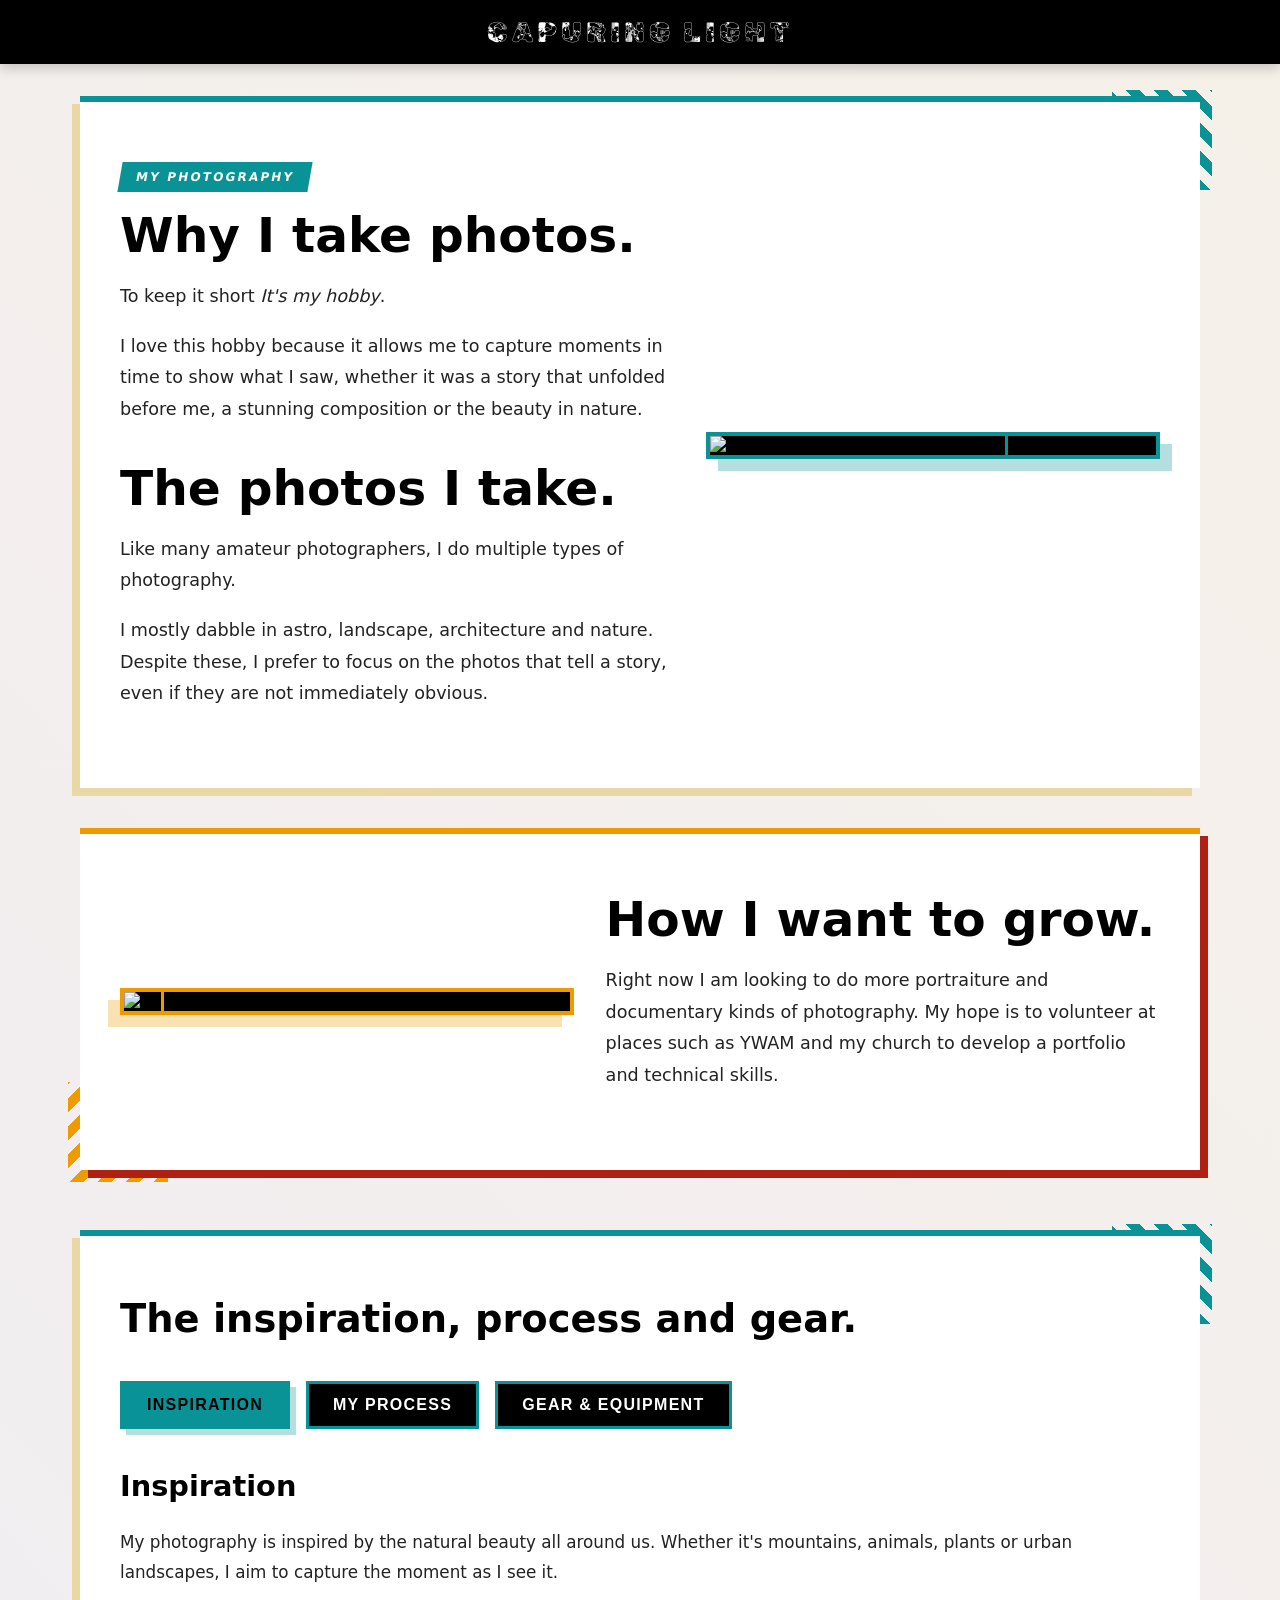
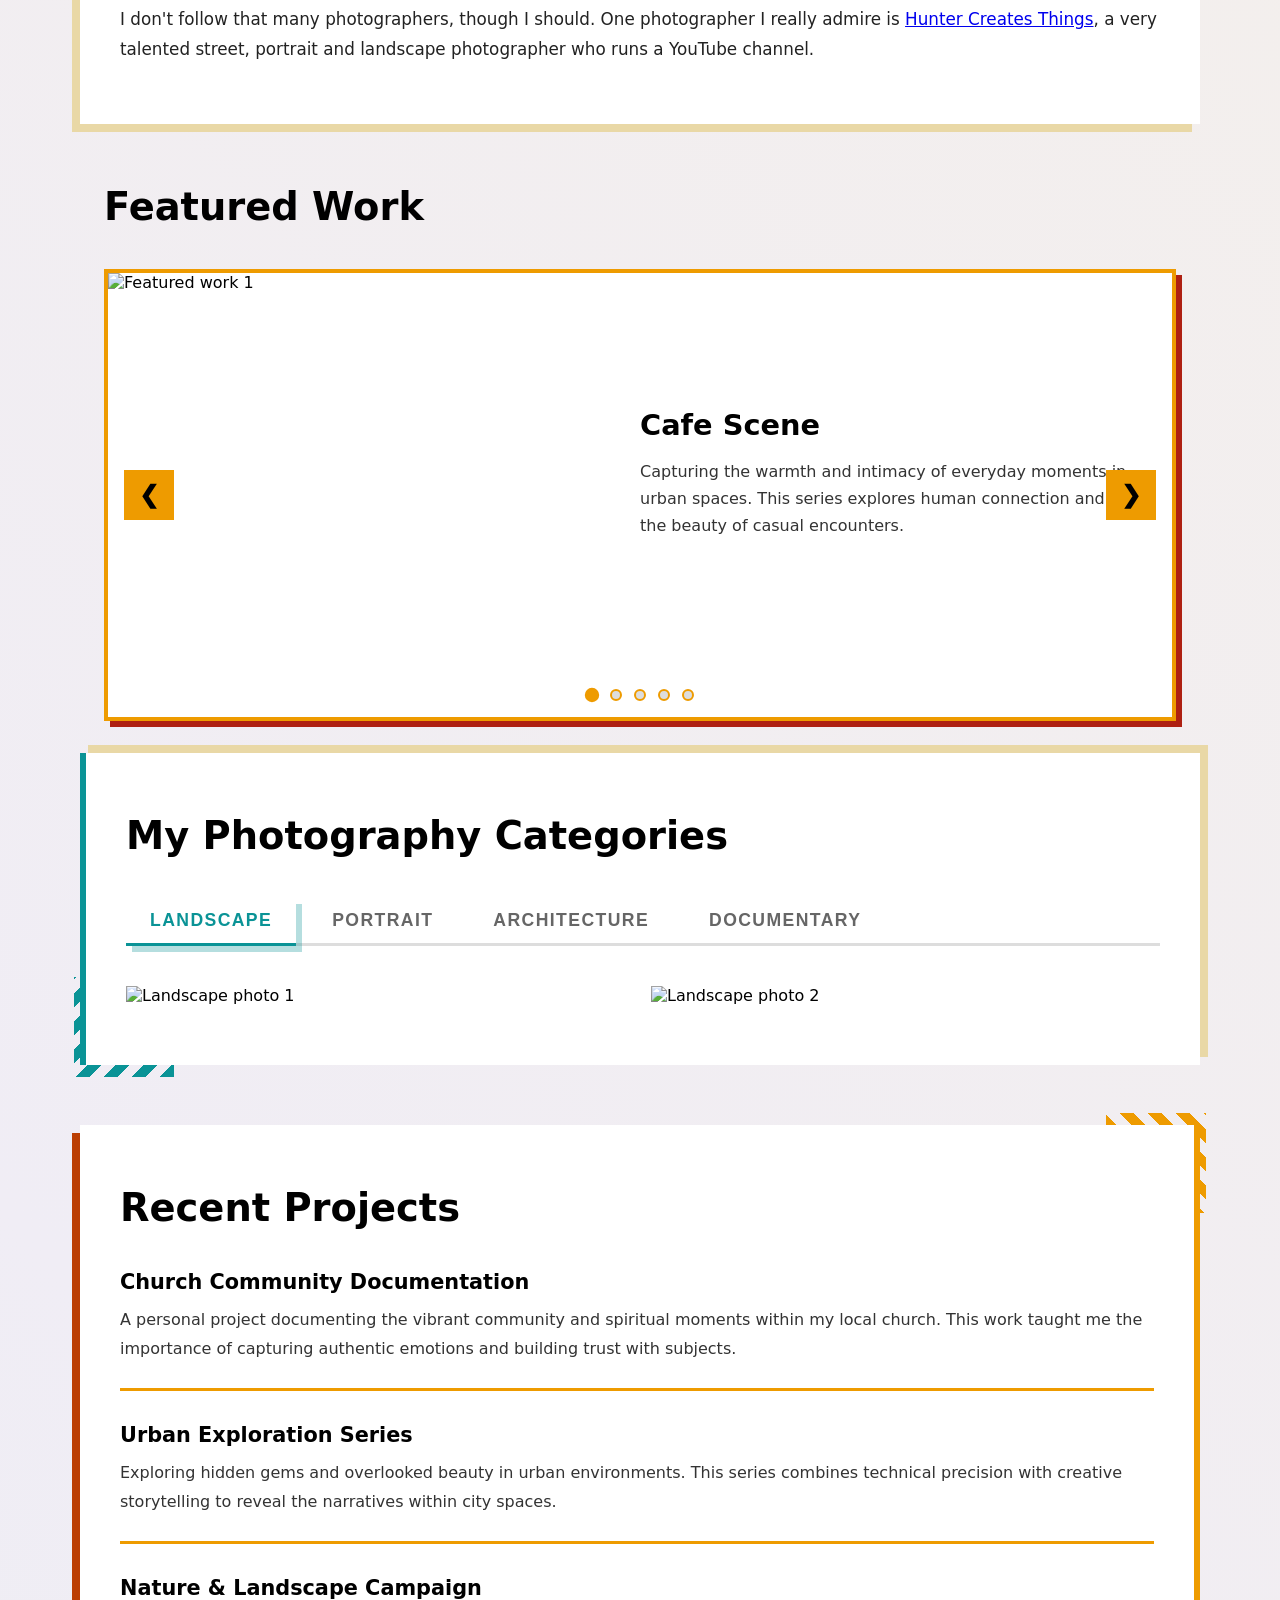
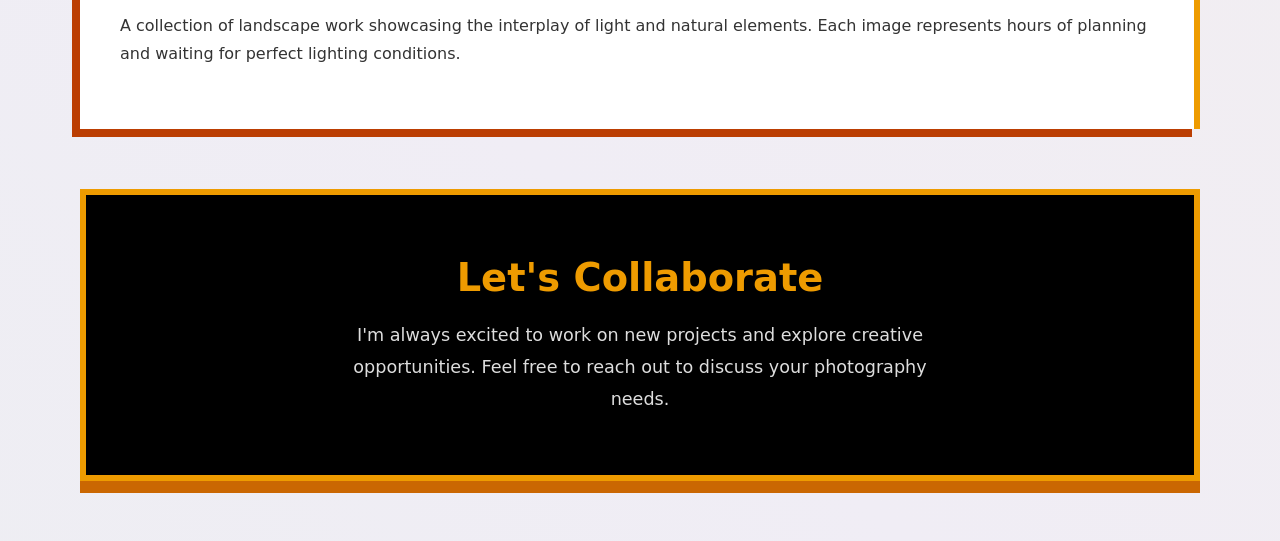
==== index.html @ 80bdded8 "Add files via upload" ====
<!DOCTYPE html>
<html lang="en">
<head>
  <meta charset="UTF-8">
  <meta name="viewport" content="width=device-width, initial-scale=1.0">
  <title>My Portfolio</title>
  <link rel="preconnect" href="https://fonts.googleapis.com">
  <link rel="preconnect" href="https://fonts.gstatic.com" crossorigin>
  <link href="https://fonts.googleapis.com/css2?family=Rubik+Glitch+Pop:wght@400;700&display=swap" rel="stylesheet">
  <link rel="stylesheet" href="style.css">
</head>
<body>
  <div id="header-container"></div>

  <main class="page-content">
    <section class="content-split">
      <div class="text-block">
        <span class="eyebrow">My photography</span>
        <h1>Why I take photos.</h1>
        <p>To keep it short <i>It's my hobby</i>.</p>
        <p>I love this hobby because it allows me to capture moments in time to show what I saw,
           whether it was a story that unfolded before me, a stunning composition or the beauty in nature.</p> <br>
        <h1>The photos I take.</h1>
        <p>Like many amateur photographers, I do multiple types of photography.</p>
        <p>I mostly dabble in astro, landscape, architecture and nature. Despite these, I prefer to focus on the photos that tell a story, even if they are not immediately obvious.</p>
      </div>

      <div class="image-block">
        <div class="image-card">
          <img src="Assets/Photos/index/cafe.jpg" alt="Cafe scene">
          <div class="image-overlay">Good times</div>
        </div>
      </div>
    </section>

    <section class="content-split content-split-reverse">
      <div class="image-block">
        <div class="image-card">
          <img src="Assets/Photos/index/person 1.JPG" alt="Growth image">
          <div class="image-overlay">Remembering the past for the future</div>
        </div>
      </div>
      <div class="text-block">
        <h1>How I want to grow.</h1>
        <p>Right now I am looking to do more portraiture and documentary kinds of photography. My hope is to volunteer at places such as YWAM and my church to develop a portfolio and technical skills.</p>
      </div>
    </section>

    <section class="tabs-section">
      <h1>The inspiration, process and gear.</h1>
      <div class="tabs-container">
        <button class="tab-button active" data-tab="inspiration">Inspiration</button>
        <button class="tab-button" data-tab="process">My Process</button>
        <button class="tab-button" data-tab="gear">Gear & Equipment</button>
      </div>

      <div class="tabs-content">
        <div id="inspiration" class="tab-content active">
          <h2>Inspiration</h2>
          <p>My photography is inspired by the natural beauty all around us. Whether it's mountains, animals, plants or urban landscapes, I aim to capture the moment as I see it.</p>
          <p>I don't follow that many photographers, though I should. One photographer I really admire is <a href="https://linktr.ee/huntercreatesthings">Hunter Creates Things</a>, a very talented street, portrait and landscape photographer who runs a YouTube channel.</p>
          
        </div>

        <div id="process" class="tab-content">
          <h2>My Process</h2>
          <p>I almost exclusively shoot in RAW format where I have the maximum flexibility in editing. I of course try to get the photo right the first time but editing allows me to really dial in the photo.</p>
          <p>When shooting, I try to take just 5 seconds to look around and compose the shot based on lighting and composition. Those 5 seconds can go a long way in changing how the photo turns out.</p>
          <p>Most of the time I shoot in manual, but lately I have been shooting in aperture and shutter priority mode. After 3 years, I finally learned about the exposure compensation feature on my camera.</p>
        </div>

        <div id="gear" class="tab-content">
          <h2>Gear & Equipment</h2>
          <p>Almost all of the gear I use is actually my dad's, which I have unintentionally taken over. I used to use a Nikon D610 that was an excellent camera but had problems with the mirror sticking. That D610 has been replaced with a new Z5 II with lightning-fast autofocus. <br>
          I use the same lens from the D610 with the new Z5 II with an adapter. I have been surprised by how many different kinds of photography I can do with a 24-85mm and a 70-200mm lens. The 200mm has particularly impressed me with deep space photos of nebulas.</p>
          <p>Despite the good gear I have access to, I believe knowing your camera and regular practice of photography are much more important than having new equipment. An older camera like the D610 can go far beyond my abilities.</p>
          <p>Other equipment includes a nice travel Manfrotto tripod and a 3D-printed extension tube for some of my macro shots, this gear has gotten me really far proving gear is not what makes you good.</p>
        </div>
      </div>
    </section>

    <section class="showcase-section">
      <h1>Featured Work</h1>
      <div class="gallery-carousel">
        <div class="carousel-container">
          <div class="carousel-track">
            <div class="carousel-slide active">
              <div class="carousel-image">
                <img src="Assets/Photos/index/cafe.jpg" alt="Featured work 1">
              </div>
              <div class="carousel-info">
                <h3>Cafe Scene</h3>
                <p>Capturing the warmth and intimacy of everyday moments in urban spaces. This series explores human connection and the beauty of casual encounters.</p>
              </div>
            </div>
            <div class="carousel-slide">
              <div class="carousel-image">
                <img src="Assets/Photos/index/person 1.JPG" alt="Featured work 2">
              </div>
              <div class="carousel-info">
                <h3>Portrait Work</h3>
                <p>Telling stories through human emotion and authentic connection. Each portrait captures a unique moment and personality.</p>
              </div>
            </div>
            <div class="carousel-slide">
              <div class="carousel-image">
                <img src="Assets/Photos/index/cafe.jpg" alt="Featured work 3">
              </div>
              <div class="carousel-info">
                <h3>Architecture</h3>
                <p>Exploring lines, patterns, and the built environment around us. Finding beauty in structural design and urban landscapes.</p>
              </div>
            </div>
            <div class="carousel-slide">
              <div class="carousel-image">
                <img src="Assets/Photos/index/person 1.JPG" alt="Featured work 4">
              </div>
              <div class="carousel-info">
                <h3>Landscape</h3>
                <p>Wide vistas and natural beauty captured in their most stunning moments. Exploring the interplay of light and nature.</p>
              </div>
            </div>
            <div class="carousel-slide">
              <div class="carousel-image">
                <img src="Assets/Photos/index/cafe.jpg" alt="Featured work 5">
              </div>
              <div class="carousel-info">
                <h3>Documentary</h3>
                <p>Authentic stories told through candid, unposed moments in real life. Capturing truth and emotion in everyday situations.</p>
              </div>
            </div>
          </div>
        </div>
        <button class="carousel-button carousel-prev" aria-label="Previous slide">❮</button>
        <button class="carousel-button carousel-next" aria-label="Next slide">❯</button>
        <div class="carousel-dots">
          <button class="dot active" data-slide="0" aria-label="Go to slide 1"></button>
          <button class="dot" data-slide="1" aria-label="Go to slide 2"></button>
          <button class="dot" data-slide="2" aria-label="Go to slide 3"></button>
          <button class="dot" data-slide="3" aria-label="Go to slide 4"></button>
          <button class="dot" data-slide="4" aria-label="Go to slide 5"></button>
        </div>
      </div>
    </section>

    <section class="category-section">
      <h1>My Photography Categories</h1>
      
      <div class="category-tabs">
        <button class="tab-button active" data-tab="landscape-tab">Landscape</button>
        <button class="tab-button" data-tab="portrait-tab">Portrait</button>
        <button class="tab-button" data-tab="architecture-tab">Architecture</button>
        <button class="tab-button" data-tab="documentary-tab">Documentary</button>
      </div>

      <div id="landscape-tab" class="category-tab-content active">
        <div class="category-gallery">
          <img src="Assets/Photos/index/person 1.JPG" alt="Landscape photo 1" class="gallery-photo">
          <img src="Assets/Photos/index/cafe.jpg" alt="Landscape photo 2" class="gallery-photo">
          <!-- Add more landscape photos here: <img src="path/to/photo.jpg" alt="Description"> -->
        </div>
      </div>

      <div id="portrait-tab" class="category-tab-content">
        <div class="category-gallery">
          <img src="Assets/Photos/index/person 1.JPG" alt="Portrait photo 1" class="gallery-photo">
          <!-- Add more portrait photos here: <img src="path/to/photo.jpg" alt="Description"> -->
        </div>
      </div>

      <div id="architecture-tab" class="category-tab-content">
        <div class="category-gallery">
          <img src="Assets/Photos/index/cafe.jpg" alt="Architecture photo 1" class="gallery-photo">
          <!-- Add more architecture photos here: <img src="path/to/photo.jpg" alt="Description"> -->
        </div>
      </div>

      <div id="documentary-tab" class="category-tab-content">
        <div class="category-gallery">
          <img src="Assets/Photos/index/person 1.JPG" alt="Documentary photo 1" class="gallery-photo">
          <img src="Assets/Photos/index/cafe.jpg" alt="Documentary photo 2" class="gallery-photo">
          <!-- Add more documentary photos here: <img src="path/to/photo.jpg" alt="Description"> -->
        </div>
      </div>
    </section>

    <section class="projects-section">
      <h1>Recent Projects</h1>
      <div class="project-list">
        <div class="project-item">
          <h3>Church Community Documentation</h3>
          <p>A personal project documenting the vibrant community and spiritual moments within my local church. This work taught me the importance of capturing authentic emotions and building trust with subjects.</p>
        </div>
        <div class="project-item">
          <h3>Urban Exploration Series</h3>
          <p>Exploring hidden gems and overlooked beauty in urban environments. This series combines technical precision with creative storytelling to reveal the narratives within city spaces.</p>
        </div>
        <div class="project-item">
          <h3>Nature & Landscape Campaign</h3>
          <p>A collection of landscape work showcasing the interplay of light and natural elements. Each image represents hours of planning and waiting for perfect lighting conditions.</p>
        </div>
      </div>
    </section>

    <section class="cta-section">
      <h1>Let's Collaborate</h1>
      <p>I'm always excited to work on new projects and explore creative opportunities. Feel free to reach out to discuss your photography needs.</p>
    </section>
  </main>

  <script>
    let lastScrollTop = 0;
    const header = document.getElementById('header-container');
    let gradientAngle = 45;

    // Animated gradient background
    function animateGradient() {
      gradientAngle = (gradientAngle + 0.02) % 360;
      const gradient = `linear-gradient(${gradientAngle}deg, #f5ede8, #ede8f0, #e8f0ed, #f0edf5, #f5f0e8, #ede8f0)`;
      document.body.style.background = gradient;
      document.body.style.backgroundSize = '400% 400%';
      requestAnimationFrame(animateGradient);
    }
    animateGradient();

    window.addEventListener('DOMContentLoaded', () => {
      fetch('header.html')
        .then(response => {
          if (!response.ok) {
            throw new Error('Failed to load header');
          }
          return response.text();
        })
        .then(html => {
          header.innerHTML = html;
        })
        .catch(error => {
          header.textContent = 'Header failed to load.';
          console.error(error);
        });

      // Add image load animations
      const images = document.querySelectorAll('.image-card img');
      images.forEach((img) => {
        const imageCard = img.closest('.image-card');
        if (imageCard) {
          if (img.complete) {
            // Image already loaded (cached)
            imageCard.classList.add('loaded');
          } else {
            // Wait for image to load
            img.addEventListener('load', () => {
              imageCard.classList.add('loaded');
            });
          }
        }
      });

      // Tab functionality
      const tabButtons = document.querySelectorAll('.tab-button');
      const tabContents = document.querySelectorAll('.tab-content, .category-tab-content');

      tabButtons.forEach(button => {
        button.addEventListener('click', () => {
          const tabName = button.getAttribute('data-tab');

          // Remove active class from all buttons and contents
          tabButtons.forEach(btn => btn.classList.remove('active'));
          tabContents.forEach(content => content.classList.remove('active'));

          // Add active class to clicked button and corresponding content
          button.classList.add('active');
          document.getElementById(tabName).classList.add('active');
        });
      });

      // Carousel functionality
      let currentSlide = 0;
      const slides = document.querySelectorAll('.carousel-slide');
      const dots = document.querySelectorAll('.dot');
      const totalSlides = slides.length;

      function showSlide(n) {
        slides.forEach(slide => slide.classList.remove('active'));
        dots.forEach(dot => dot.classList.remove('active'));
        
        slides[n].classList.add('active');
        dots[n].classList.add('active');
      }

      function nextSlide() {
        currentSlide = (currentSlide + 1) % totalSlides;
        showSlide(currentSlide);
      }

      function prevSlide() {
        currentSlide = (currentSlide - 1 + totalSlides) % totalSlides;
        showSlide(currentSlide);
      }

      document.querySelector('.carousel-next').addEventListener('click', nextSlide);
      document.querySelector('.carousel-prev').addEventListener('click', prevSlide);

      dots.forEach(dot => {
        dot.addEventListener('click', () => {
          currentSlide = parseInt(dot.getAttribute('data-slide'));
          showSlide(currentSlide);
        });
      });
    });

    window.addEventListener('scroll', () => {
      const siteHeader = document.querySelector('.site-header');
      if (!siteHeader) return;

      const scrollTop = window.scrollY;
      if (scrollTop > lastScrollTop) {
        // Scrolling DOWN
        siteHeader.classList.add('hide');
      } else {
        // Scrolling UP
        siteHeader.classList.remove('hide');
      }
      lastScrollTop = scrollTop <= 0 ? 0 : scrollTop;
    });
  </script>
</body>
</html>
---- style.css ----
:root {
  color-scheme: light;
  --teal-dark: #001219;
  --teal-med: #005F73;
  --teal-accent: #0A9396;
  --teal-light: #94D2BD;
  --teal-pale: #E9D8A6;
  --orange-bright: #EE9B00;
  --orange-dark: #CA6702;
  --red-orange: #BB3E03;
  --red-dark: #AE2012;
  --red-burgundy: #9B2226;
}

body {
  margin: 0;
  min-height: 100vh;
  background: linear-gradient(45deg, #f8f8f8, #ffffff);
  color: #000;
  font-family: system-ui, sans-serif;
  position: relative;
}

main {
  position: relative;
  z-index: 1;
}

.site-header {
  position: fixed;
  top: 0;
  left: 0;
  right: 0;
  z-index: 1000;
  display: flex;
  align-items: center;
  justify-content: center;
  min-height: 64px;
  padding: 0 24px;
  background: #000;
  color: #fff;
  border-bottom: none;
  font-family: 'Rubik Glitch Pop', sans-serif;
  transform: translateY(0);
  transition: transform 0.3s ease-in-out;
  box-shadow: 0 4px 12px rgba(0, 0, 0, 0.2);
}

.site-header.hide {
  transform: translateY(-100%);
}

.header-content {
  font-size: clamp(1.5rem, 2.2vw, 2.2rem);
  letter-spacing: 0.14em;
  text-transform: uppercase;
  text-align: center;
}

.page-content {
  max-width: 1120px;
  margin-top: 96px;
  margin-left: auto;
  margin-right: auto;
  margin-bottom: 32px;
  padding: 0 24px;
  position: relative;
  z-index: 1;
}

.content-split {
  display: grid;
  grid-template-columns: 1.1fr 0.9fr;
  gap: 32px;
  align-items: center;
  padding: 60px 40px;
  position: relative;
  margin-bottom: 40px;
  background: #fff;
  border-top: 6px solid var(--teal-accent);
  box-shadow: -8px 8px 0px var(--teal-pale);
}

.content-split::before {
  content: '';
  position: absolute;
  top: -12px;
  right: -12px;
  width: 100px;
  height: 100px;
  background: repeating-linear-gradient(
    45deg,
    var(--teal-accent),
    var(--teal-accent) 10px,
    transparent 10px,
    transparent 20px
  );
  z-index: -1;
}

.content-split-reverse {
  grid-template-columns: 0.9fr 1.1fr;
  border-top: 6px solid var(--orange-bright);
  box-shadow: 8px 8px 0px var(--red-dark);
}

.content-split-reverse::before {
  top: auto;
  bottom: -12px;
  right: auto;
  left: -12px;
  background: repeating-linear-gradient(
    -45deg,
    var(--orange-bright),
    var(--orange-bright) 10px,
    transparent 10px,
    transparent 20px
  );
}

.text-block {
  max-width: 560px;
}

.eyebrow {
  display: inline-block;
  margin-bottom: 18px;
  color: #fff;
  background: var(--teal-accent);
  padding: 8px 16px;
  text-transform: uppercase;
  letter-spacing: 0.18em;
  font-size: 0.75rem;
  font-weight: 700;
  border-radius: 0;
  transform: skewX(-10deg);
}

.content-split-reverse .eyebrow {
  background: var(--orange-bright);
  color: #000;
}

.content-split h1 {
  margin: 0 0 20px;
  font-size: clamp(2.4rem, 3.8vw, 3.4rem);
  line-height: 1.05;
  color: #000;
  position: relative;
  font-weight: 800;
}

.content-split-reverse h1 {
  color: #000;
}

.content-split p {
  line-height: 1.8;
  color: #222;
  margin-bottom: 18px;
  font-size: 1.1rem;
}

.image-block {
  display: flex;
  justify-content: center;
}

.image-card {
  position: relative;
  width: 100%;
  border-radius: 0;
  overflow: hidden;
  box-shadow: none;
  transition: transform 0.4s ease, box-shadow 0.4s ease;
  border: none;
  background: #000;
}

.content-split:first-of-type .image-card {
  border: 4px solid var(--teal-accent);
  box-shadow: 12px 12px 0px rgba(10, 147, 150, 0.3);
}

.content-split-reverse .image-card {
  border: 4px solid var(--orange-bright);
  box-shadow: -12px 12px 0px rgba(238, 155, 0, 0.3);
}

.image-card:hover {
  transform: scale(1.05);
  box-shadow: 6px 6px 0px rgba(0, 0, 0, 0.2);
}

.content-split:first-of-type .image-card:hover {
  box-shadow: 16px 16px 0px rgba(10, 147, 150, 0.4);
}

.content-split-reverse .image-card:hover {
  box-shadow: -16px 16px 0px rgba(238, 155, 0, 0.4);
}

@keyframes fadeInUp {
  from {
    opacity: 0;
    transform: translateY(30px);
  }
  to {
    opacity: 1;
    transform: translateY(0);
  }
}

@keyframes fadeInScale {
  from {
    opacity: 0;
    transform: scale(0.9);
  }
  to {
    opacity: 1;
    transform: scale(1);
  }
}

@keyframes slideInLeft {
  from {
    opacity: 0;
    transform: translateX(-40px);
  }
  to {
    opacity: 1;
    transform: translateX(0);
  }
}

@keyframes slideInRight {
  from {
    opacity: 0;
    transform: translateX(40px);
  }
  to {
    opacity: 1;
    transform: translateX(0);
  }
}

.image-card.loaded {
  animation: fadeInUp 0.6s ease-out;
}

.content-split:first-of-type .image-card.loaded {
  animation: slideInRight 0.6s ease-out;
}

.content-split-reverse .image-card.loaded {
  animation: slideInLeft 0.6s ease-out;
}

.image-card img {
  display: block;
  width: 100%;
  height: auto;
  object-fit: cover;
}

.image-overlay {
  position: absolute;
  bottom: 0;
  right: 0;
  left: auto;
  top: auto;
  padding: 16px 20px;
  background: rgba(0, 0, 0, 0.9);
  color: #fff;
  font-weight: 700;
  letter-spacing: 0.08em;
  border-radius: 0;
  font-size: 0.85rem;
  text-transform: uppercase;
  border-top: 3px solid var(--teal-accent);
  border-left: 3px solid var(--teal-accent);
}

.content-split:first-of-type .image-overlay {
  border-top-color: var(--teal-accent);
  border-left-color: var(--teal-accent);
}

.content-split-reverse .image-overlay {
  border-top-color: var(--orange-bright);
  border-left-color: var(--orange-bright);
}

@media (max-width: 900px) {
  .content-split,
  .content-split-reverse {
    grid-template-columns: 1fr;
    padding: 40px 24px;
  }

  .image-block {
    order: -1;
  }
}

@media (max-width: 720px) {
  .site-header {
    min-height: 56px;
    padding: 0 16px;
  }

  .page-content {
    margin-top: 80px;
    margin-left: auto;
    margin-right: auto;
    margin-bottom: 24px;
    padding: 0 16px;
  }

  .content-split,
  .content-split-reverse {
    gap: 20px;
    padding: 32px 16px;
    margin-bottom: 32px;
    box-shadow: none !important;
  }

  .content-split::before,
  .content-split-reverse::before {
    display: none;
  }

  .image-overlay {
    padding: 12px 16px;
    font-size: 0.75rem;
  }
}

/* Tabs Section Styles */
.tabs-section {
  max-width: 1120px;
  margin: 60px auto 32px;
  padding: 60px 40px;
  background: #fff;
  border-top: 6px solid var(--teal-accent);
  box-shadow: -8px 8px 0px var(--teal-pale);
  position: relative;
}

.tabs-section::before {
  content: '';
  position: absolute;
  top: -12px;
  right: -12px;
  width: 100px;
  height: 100px;
  background: repeating-linear-gradient(
    45deg,
    var(--teal-accent),
    var(--teal-accent) 10px,
    transparent 10px,
    transparent 20px
  );
  z-index: -1;
}

.tabs-section h1 {
  margin: 0 0 40px;
  font-size: clamp(2rem, 3vw, 2.8rem);
  color: #000;
  font-weight: 800;
}

.tabs-container {
  display: flex;
  gap: 16px;
  margin-bottom: 40px;
  flex-wrap: wrap;
}

.tab-button {
  padding: 12px 24px;
  background: #000;
  color: #fff;
  border: 3px solid var(--teal-accent);
  font-size: 1rem;
  font-weight: 700;
  cursor: pointer;
  text-transform: uppercase;
  letter-spacing: 0.08em;
  transition: all 0.3s ease;
}

.tab-button:hover {
  background: var(--teal-accent);
  color: #000;
  transform: scale(1.05);
}

.tab-button.active {
  background: var(--teal-accent);
  color: #000;
  box-shadow: 6px 6px 0px rgba(10, 147, 150, 0.3);
}

.tabs-content {
  position: relative;
}

.tab-content {
  display: none;
  animation: fadeIn 0.4s ease;
}

.tab-content.active {
  display: block;
}

@keyframes fadeIn {
  from {
    opacity: 0;
    transform: translateY(10px);
  }
  to {
    opacity: 1;
    transform: translateY(0);
  }
}

.tab-content h2 {
  margin: 0 0 24px;
  font-size: 1.8rem;
  color: #000;
  font-weight: 700;
}

.tab-content p {
  margin-bottom: 16px;
  line-height: 1.8;
  color: #222;
  font-size: 1.05rem;
}

.tab-content p:last-child {
  margin-bottom: 0;
}

@media (max-width: 900px) {
  .tabs-section {
    padding: 40px 24px;
  }

  .tabs-container {
    gap: 12px;
  }

  .tab-button {
    padding: 10px 18px;
    font-size: 0.9rem;
  }
}

@media (max-width: 720px) {
  .tabs-section {
    padding: 32px 16px;
    margin: 40px 16px;
    box-shadow: none !important;
  }

  .tabs-section::before {
    display: none;
  }

  .tabs-container {
    flex-direction: column;
    gap: 10px;
  }

  .tab-button {
    width: 100%;
    padding: 12px 16px;
  }

  .tab-content h2 {
    font-size: 1.4rem;
  }

  .tab-content p {
    font-size: 1rem;
  }
}

/* Showcase/Gallery Carousel Section */
.showcase-section {
  max-width: 1120px;
  margin: 60px auto 32px;
  padding: 0 24px;
}

.showcase-section h1 {
  margin: 0 0 40px;
  font-size: clamp(2rem, 3vw, 2.8rem);
  color: #000;
  font-weight: 800;
}

.gallery-carousel {
  position: relative;
  background: #fff;
  border: 4px solid var(--orange-bright);
  box-shadow: 6px 6px 0px var(--red-dark);
  overflow: hidden;
}

.carousel-container {
  position: relative;
  width: 100%;
  overflow: hidden;
}

.carousel-track {
  display: flex;
  transition: transform 0.5s ease-in-out;
}

.carousel-slide {
  min-width: 100%;
  display: flex;
  flex-direction: row;
  opacity: 0;
  transition: opacity 0.5s ease-in-out;
}

.carousel-slide.active {
  opacity: 1;
}

.carousel-image {
  flex: 1;
  min-height: 400px;
  overflow: hidden;
}

.carousel-image img {
  width: 100%;
  height: 100%;
  object-fit: cover;
  display: block;
}

.carousel-info {
  flex: 1;
  padding: 40px;
  display: flex;
  flex-direction: column;
  justify-content: center;
}

.carousel-info h3 {
  margin: 0 0 16px;
  font-size: 1.8rem;
  color: #000;
  font-weight: 700;
}

.carousel-info p {
  margin: 0;
  color: #333;
  font-size: 1rem;
  line-height: 1.7;
}

.carousel-button {
  position: absolute;
  top: 50%;
  transform: translateY(-50%);
  background: var(--orange-bright);
  color: #000;
  border: 3px solid var(--orange-bright);
  width: 50px;
  height: 50px;
  font-size: 1.5rem;
  cursor: pointer;
  transition: all 0.3s ease;
  font-weight: bold;
  z-index: 10;
  display: flex;
  align-items: center;
  justify-content: center;
}

.carousel-button:hover {
  background: #000;
  color: var(--orange-bright);
  transform: translateY(-50%) scale(1.1);
}

.carousel-prev {
  left: 16px;
}

.carousel-next {
  right: 16px;
}

.carousel-dots {
  display: flex;
  justify-content: center;
  gap: 12px;
  padding: 16px 0;
  background: #fff;
}

.dot {
  width: 12px;
  height: 12px;
  border-radius: 50%;
  background: #ddd;
  border: 2px solid var(--orange-bright);
  cursor: pointer;
  transition: all 0.3s ease;
  padding: 0;
}

.dot.active {
  background: var(--orange-bright);
  transform: scale(1.2);
}

.dot:hover {
  background: var(--orange-bright);
}

@media (max-width: 900px) {
  .carousel-image {
    min-height: 300px;
  }

  .carousel-info {
    padding: 24px;
  }

  .carousel-info h3 {
    font-size: 1.4rem;
  }

  .carousel-info p {
    font-size: 0.95rem;
  }

  .carousel-button {
    width: 40px;
    height: 40px;
    font-size: 1.2rem;
  }
}

@media (max-width: 720px) {
  .carousel-slide {
    flex-direction: column;
  }

  .carousel-image {
    min-height: 250px;
    flex-shrink: 0;
  }

  .carousel-info {
    padding: 20px;
  }

  .carousel-info h3 {
    font-size: 1.2rem;
    margin-bottom: 12px;
  }

  .carousel-info p {
    font-size: 0.9rem;
  }

  .carousel-button {
    width: 36px;
    height: 36px;
    font-size: 1rem;
  }

  .carousel-prev {
    left: 8px;
  }

  .carousel-next {
    right: 8px;
  }

  .carousel-dots {
    padding: 12px 0;
    gap: 8px;
  }

  .dot {
    width: 10px;
    height: 10px;
  }
}

/* Category Section */
.category-section {
  max-width: 1120px;
  margin: 0 auto 60px;
  padding: 60px 40px;
  background: #fff;
  border-left: 6px solid var(--teal-accent);
  box-shadow: 8px -8px 0px var(--teal-pale);
  position: relative;
}

.category-section::before {
  content: '';
  position: absolute;
  bottom: -12px;
  left: -12px;
  width: 100px;
  height: 100px;
  background: repeating-linear-gradient(
    -45deg,
    var(--teal-accent),
    var(--teal-accent) 10px,
    transparent 10px,
    transparent 20px
  );
  z-index: -1;
}

.category-section h1 {
  margin: 0 0 40px;
  font-size: clamp(2rem, 3vw, 2.8rem);
  color: #000;
  font-weight: 800;
}

.category-grid {
  display: grid;
  grid-template-columns: repeat(auto-fit, minmax(250px, 1fr));
  gap: 24px;
}

/* Category Tabs */
.category-tabs {
  display: flex;
  gap: 12px;
  margin-bottom: 40px;
  flex-wrap: wrap;
  border-bottom: 3px solid #ddd;
  padding-bottom: 0;
}

.category-tabs .tab-button {
  padding: 12px 24px;
  background: transparent;
  border: none;
  border-bottom: 3px solid transparent;
  font-size: 1.1rem;
  font-weight: 700;
  color: #666;
  cursor: pointer;
  transition: all 0.3s ease;
  margin-bottom: -3px;
}

.category-tabs .tab-button:hover {
  color: var(--teal-accent);
}

.category-tabs .tab-button.active {
  color: var(--teal-accent);
  border-bottom-color: var(--teal-accent);
}

/* Category Tab Content */
.category-tab-content {
  display: none;
  animation: fadeIn 0.4s ease;
}

.category-tab-content.active {
  display: block;
}

/* Category Gallery Grid */
.category-gallery {
  display: grid;
  grid-template-columns: repeat(2, 1fr);
  gap: 16px;
}

.gallery-photo {
  width: 100%;
  object-fit: cover;
  cursor: pointer;
  transition: all 0.3s ease;
  display: block;
  margin: 0;
  box-sizing: border-box;
}

.gallery-photo:hover {
  opacity: 0.9;
  transform: scale(1.02);
}

.category-card {
  padding: 28px 24px;
  background: linear-gradient(135deg, #f5f9f8, #f8f6fa);
  border: 3px solid var(--teal-accent);
  text-align: center;
  transition: all 0.3s ease;
}

.category-card:hover {
  background: var(--teal-accent);
  color: #fff;
  transform: scale(1.05);
  box-shadow: 0 8px 24px rgba(10, 147, 150, 0.3);
}

.category-card h2 {
  margin: 0 0 12px;
  font-size: 1.3rem;
  font-weight: 700;
  color: #000;
}

.category-card:hover h2 {
  color: #fff;
}

.category-card p {
  margin: 0;
  font-size: 0.95rem;
  line-height: 1.6;
  color: #333;
}

.category-card:hover p {
  color: #fff;
}

/* Projects Section */
.projects-section {
  max-width: 1120px;
  margin: 0 auto 60px;
  padding: 60px 40px;
  background: #fff;
  border-right: 6px solid var(--orange-bright);
  box-shadow: -8px 8px 0px var(--red-orange);
  position: relative;
}

.projects-section::before {
  content: '';
  position: absolute;
  top: -12px;
  right: -12px;
  width: 100px;
  height: 100px;
  background: repeating-linear-gradient(
    45deg,
    var(--orange-bright),
    var(--orange-bright) 10px,
    transparent 10px,
    transparent 20px
  );
  z-index: -1;
}

.projects-section h1 {
  margin: 0 0 40px;
  font-size: clamp(2rem, 3vw, 2.8rem);
  color: #000;
  font-weight: 800;
}

.project-list {
  display: grid;
  gap: 32px;
}

.project-item {
  padding-bottom: 24px;
  border-bottom: 3px solid var(--orange-bright);
}

.project-item:last-child {
  border-bottom: none;
  padding-bottom: 0;
}

.project-item h3 {
  margin: 0 0 12px;
  font-size: 1.3rem;
  font-weight: 700;
  color: #000;
}

.project-item p {
  margin: 0;
  color: #333;
  line-height: 1.8;
  font-size: 1rem;
}

/* CTA Section */
.cta-section {
  max-width: 1120px;
  margin: 0 auto 60px;
  padding: 60px 40px;
  background: #000;
  color: #fff;
  text-align: center;
  border: 6px solid var(--orange-bright);
  box-shadow: 0 12px 0px var(--orange-dark);
  position: relative;
}

.cta-section h1 {
  margin: 0 0 20px;
  font-size: clamp(2rem, 3vw, 2.8rem);
  color: var(--orange-bright);
  font-weight: 800;
}

.cta-section p {
  margin: 0;
  font-size: 1.1rem;
  line-height: 1.8;
  color: #ddd;
  max-width: 600px;
  margin-left: auto;
  margin-right: auto;
}

@media (max-width: 900px) {
  .gallery-carousel {
    box-shadow: 4px 4px 0px var(--red-dark);
  }

  .category-section,
  .projects-section {
    padding: 40px 24px;
  }

  .category-section::before,
  .projects-section::before {
    display: none;
  }
}

@media (max-width: 720px) {
  .gallery-grid {
    grid-template-columns: 1fr;
  }

  .gallery-featured {
    grid-column: 1;
    grid-row: auto;
  }

  .gallery-featured .gallery-image {
    height: 250px;
  }

  .category-gallery {
    grid-template-columns: repeat(2, 1fr);
  }

  .category-tabs {
    gap: 8px;
  }

  .category-tabs .tab-button {
    padding: 10px 16px;
    font-size: 1rem;
  }

  .showcase-section {
    padding: 0 16px;
  }

  .category-section,
  .projects-section {
    margin-left: 16px;
    margin-right: 16px;
    padding: 32px 16px;
  }

  .category-grid {
    grid-template-columns: 1fr;
  }

  .cta-section {
    margin: 0 16px 60px;
    padding: 40px 20px;
  }
}
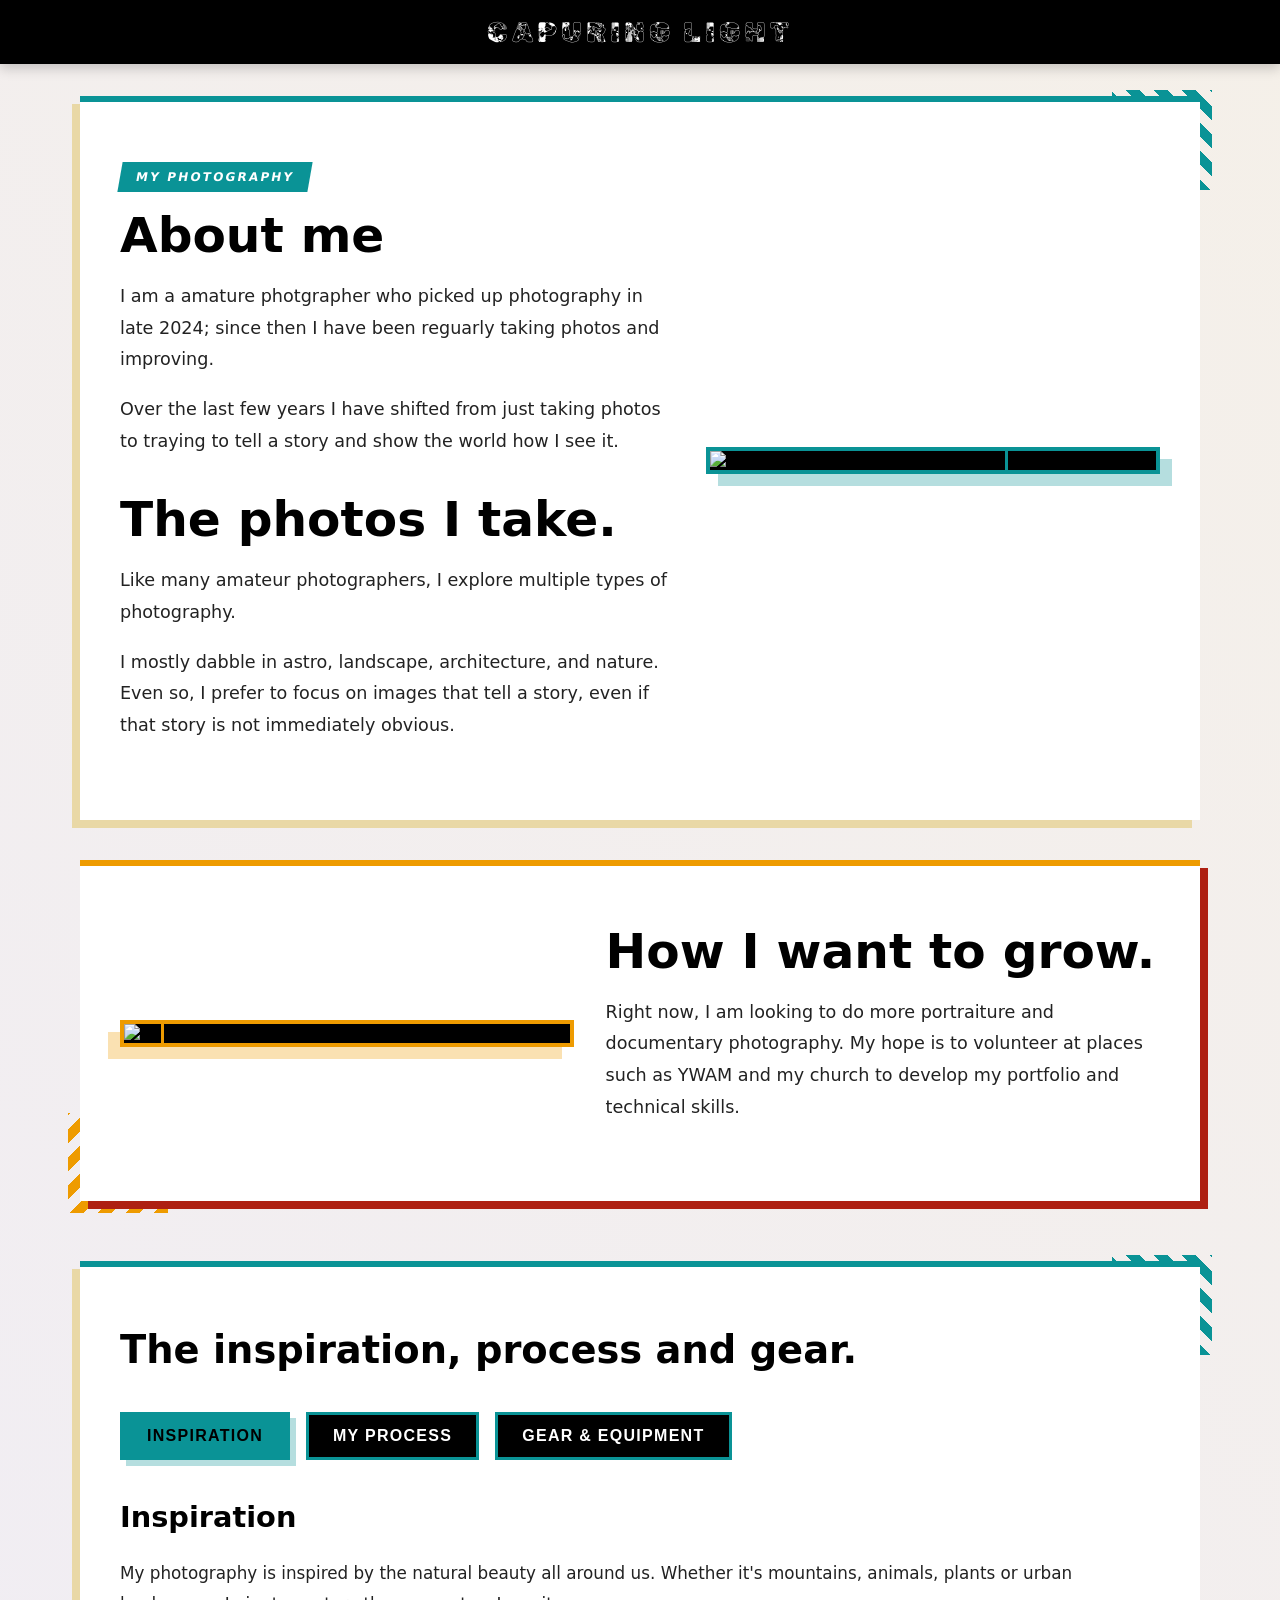
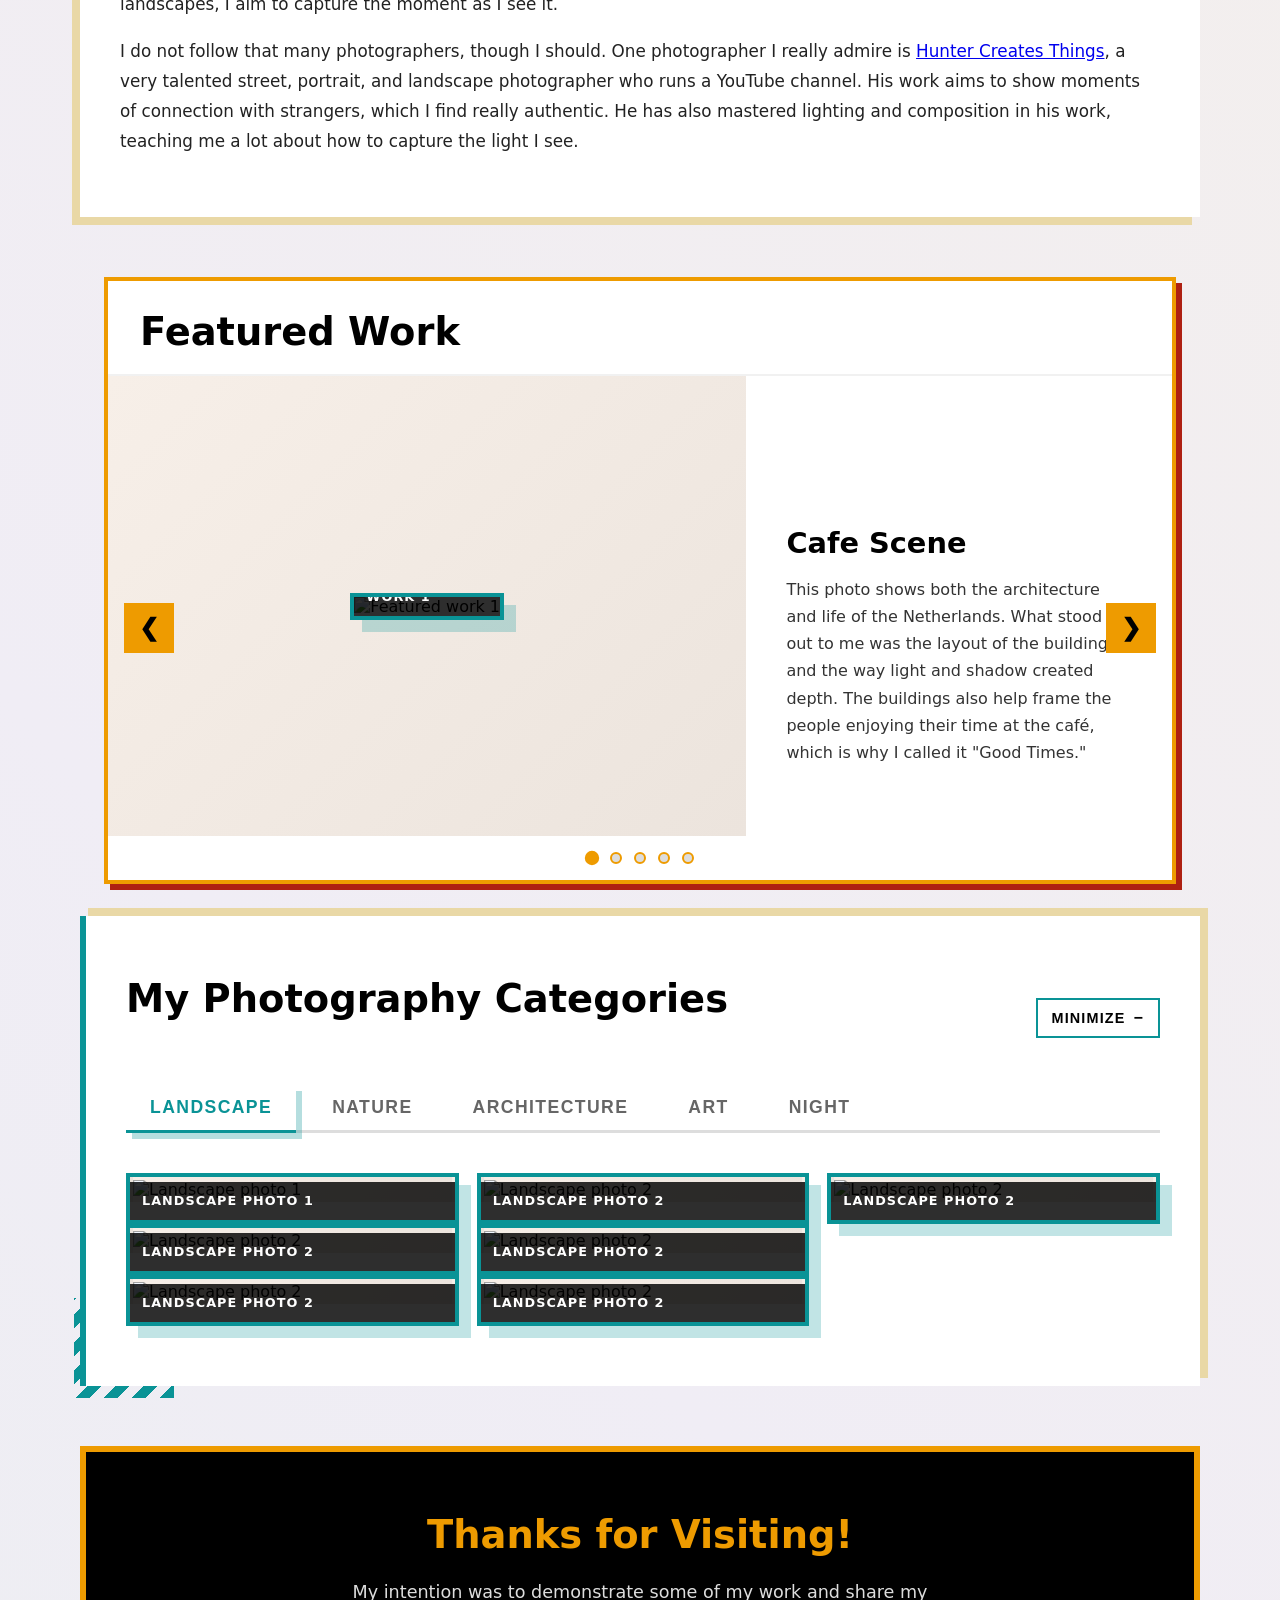
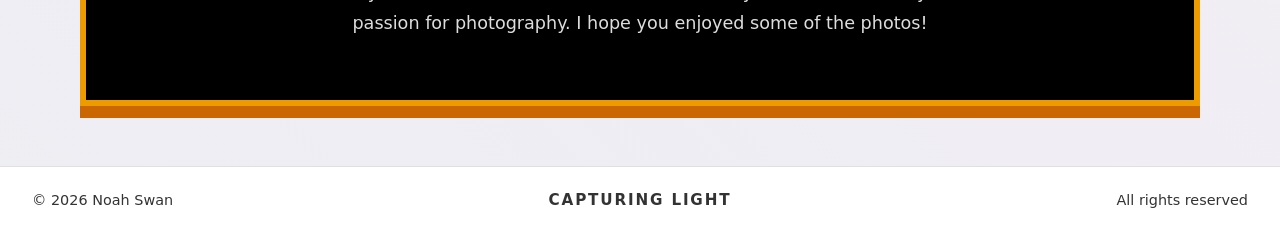
==== commit 923eb3b6: "Add files via upload" ====
--- a/index.html
+++ b/index.html
@@ -4,10 +4,11 @@
   <meta charset="UTF-8">
   <meta name="viewport" content="width=device-width, initial-scale=1.0">
   <title>My Portfolio</title>
+  <link rel="icon" type="image/png" href="./icon.png">
   <link rel="preconnect" href="https://fonts.googleapis.com">
   <link rel="preconnect" href="https://fonts.gstatic.com" crossorigin>
   <link href="https://fonts.googleapis.com/css2?family=Rubik+Glitch+Pop:wght@400;700&display=swap" rel="stylesheet">
-  <link rel="stylesheet" href="style.css">
+  <link rel="stylesheet" href="./style.css">
 </head>
 <body>
   <div id="header-container"></div>
@@ -16,13 +17,12 @@
     <section class="content-split">
       <div class="text-block">
         <span class="eyebrow">My photography</span>
-        <h1>Why I take photos.</h1>
-        <p>To keep it short <i>It's my hobby</i>.</p>
-        <p>I love this hobby because it allows me to capture moments in time to show what I saw,
-           whether it was a story that unfolded before me, a stunning composition or the beauty in nature.</p> <br>
+        <h1>About me</h1>
+        <p>I am a amature photgrapher who picked up photography in late 2024; since then I have been reguarly taking photos and improving.</p>
+        <p>Over the last few years I have shifted from just taking photos to traying to tell a story and show the world how I see it.</p> <br>
         <h1>The photos I take.</h1>
-        <p>Like many amateur photographers, I do multiple types of photography.</p>
-        <p>I mostly dabble in astro, landscape, architecture and nature. Despite these, I prefer to focus on the photos that tell a story, even if they are not immediately obvious.</p>
+        <p>Like many amateur photographers, I explore multiple types of photography.</p>
+        <p>I mostly dabble in astro, landscape, architecture, and nature. Even so, I prefer to focus on images that tell a story, even if that story is not immediately obvious.</p>
       </div>
 
       <div class="image-block">
@@ -42,7 +42,7 @@
       </div>
       <div class="text-block">
         <h1>How I want to grow.</h1>
-        <p>Right now I am looking to do more portraiture and documentary kinds of photography. My hope is to volunteer at places such as YWAM and my church to develop a portfolio and technical skills.</p>
+        <p>Right now, I am looking to do more portraiture and documentary photography. My hope is to volunteer at places such as YWAM and my church to develop my portfolio and technical skills.</p>
       </div>
     </section>
 
@@ -58,7 +58,9 @@
         <div id="inspiration" class="tab-content active">
           <h2>Inspiration</h2>
           <p>My photography is inspired by the natural beauty all around us. Whether it's mountains, animals, plants or urban landscapes, I aim to capture the moment as I see it.</p>
-          <p>I don't follow that many photographers, though I should. One photographer I really admire is <a href="https://linktr.ee/huntercreatesthings">Hunter Creates Things</a>, a very talented street, portrait and landscape photographer who runs a YouTube channel.</p>
+          <p>I do not follow that many photographers, though I should. One photographer I really admire is 
+            <a href="https://linktr.ee/huntercreatesthings">Hunter Creates Things</a>, 
+            a very talented street, portrait, and landscape photographer who runs a YouTube channel. His work aims to show moments of connection with strangers, which I find really authentic. He has also mastered lighting and composition in his work, teaching me a lot about how to capture the light I see.</p>
           
         </div>
 
@@ -71,18 +73,19 @@
 
         <div id="gear" class="tab-content">
           <h2>Gear & Equipment</h2>
-          <p>Almost all of the gear I use is actually my dad's, which I have unintentionally taken over. I used to use a Nikon D610 that was an excellent camera but had problems with the mirror sticking. That D610 has been replaced with a new Z5 II with lightning-fast autofocus. <br>
-          I use the same lens from the D610 with the new Z5 II with an adapter. I have been surprised by how many different kinds of photography I can do with a 24-85mm and a 70-200mm lens. The 200mm has particularly impressed me with deep space photos of nebulas.</p>
-          <p>Despite the good gear I have access to, I believe knowing your camera and regular practice of photography are much more important than having new equipment. An older camera like the D610 can go far beyond my abilities.</p>
-          <p>Other equipment includes a nice travel Manfrotto tripod and a 3D-printed extension tube for some of my macro shots, this gear has gotten me really far proving gear is not what makes you good.</p>
+          <p>Almost all of the gear I use is actually my dad's, which I have unintentionally taken over. I used to use a Nikon D610, which was an excellent camera but had problems with the mirror sticking. That D610 has been replaced with a new Z5 II with lightning-fast autofocus. <br>
+          I use the same lens from the D610 with the new Z5 II with an adapter. I have been surprised by how many different kinds of photography I can do with a 24-85mm and a 70-200mm lens. The 200mm has particularly impressed me with deep-space photos of nebulas.</p>
+          <p>Despite the good gear I have access to, I believe knowing your camera and practicing regularly are much more important than having new equipment. An older camera like the D610 can go far beyond my abilities.</p>
+          <p>Other equipment includes a nice travel Manfrotto tripod and a 3D-printed extension tube for some of my macro shots. This gear has gotten me really far, proving that gear is not what makes you good.</p>
         </div>
       </div>
     </section>
 
     <section class="showcase-section">
-      <h1>Featured Work</h1>
-      <div class="gallery-carousel">
-        <div class="carousel-container">
+      <div class="showcase-panel">
+        <h1>Featured Work</h1>
+        <div class="gallery-carousel">
+          <div class="carousel-container">
           <div class="carousel-track">
             <div class="carousel-slide active">
               <div class="carousel-image">
@@ -90,128 +93,221 @@
               </div>
               <div class="carousel-info">
                 <h3>Cafe Scene</h3>
-                <p>Capturing the warmth and intimacy of everyday moments in urban spaces. This series explores human connection and the beauty of casual encounters.</p>
+                <p>This photo shows both the architecture and life of the Netherlands. What stood out to me was the layout of the buildings and the way light and shadow created depth. The buildings also help frame the people enjoying their time at the café, which is why I called it "Good Times."</p>
               </div>
             </div>
             <div class="carousel-slide">
               <div class="carousel-image">
-                <img src="Assets/Photos/index/person 1.JPG" alt="Featured work 2">
+                <img src="Assets/Photos/index/Moutain (1 of 1).jpg" alt="Featured work 2">
               </div>
               <div class="carousel-info">
-                <h3>Portrait Work</h3>
-                <p>Telling stories through human emotion and authentic connection. Each portrait captures a unique moment and personality.</p>
+                <h3>Landscape</h3>
+                <p>Landscapes can reveal beauty in places that are both obvious, such as grand mountains, and more ordinary, such as the landscapes we overlook every day. People, including me, often dismiss the landscapes around where they live as too boring, but with patience and skill, you can capture the beauty of the where you live in.</p>
               </div>
             </div>
             <div class="carousel-slide">
               <div class="carousel-image">
-                <img src="Assets/Photos/index/cafe.jpg" alt="Featured work 3">
+                <img src="Assets/Photos/index/boat.JPG" alt="Featured work 3">
               </div>
               <div class="carousel-info">
                 <h3>Architecture</h3>
-                <p>Exploring lines, patterns, and the built environment around us. Finding beauty in structural design and urban landscapes.</p>
+                <p>I like architecture particularly because it shows the places we live in and the accomplishments that we can achieve when working together.</p>
               </div>
             </div>
             <div class="carousel-slide">
               <div class="carousel-image">
-                <img src="Assets/Photos/index/person 1.JPG" alt="Featured work 4">
+                <img src="Assets/Photos/index/core (1 of 1).jpg" alt="Featured work 4">
               </div>
               <div class="carousel-info">
-                <h3>Landscape</h3>
-                <p>Wide vistas and natural beauty captured in their most stunning moments. Exploring the interplay of light and nature.</p>
+                <h3>Astro</h3>
+                <p>Astrophography fills me with awe of the universes and the how much there is beyond all we know.</p>
               </div>
             </div>
             <div class="carousel-slide">
               <div class="carousel-image">
-                <img src="Assets/Photos/index/cafe.jpg" alt="Featured work 5">
+                <img src="Assets/Photos/index/Memory Pool simsonweg berlin.jpg" alt="Featured work 5">
               </div>
               <div class="carousel-info">
                 <h3>Documentary</h3>
-                <p>Authentic stories told through candid, unposed moments in real life. Capturing truth and emotion in everyday situations.</p>
+                <p>The photos is of the Memory Pool in simsonweg, Berlin remembering the murdered Sinti and Roma people. The photo perposly had dead space showing the hole left behind by the victums of the Nazi genocide.</p>
               </div>
             </div>
           </div>
         </div>
-        <button class="carousel-button carousel-prev" aria-label="Previous slide">❮</button>
-        <button class="carousel-button carousel-next" aria-label="Next slide">❯</button>
-        <div class="carousel-dots">
-          <button class="dot active" data-slide="0" aria-label="Go to slide 1"></button>
-          <button class="dot" data-slide="1" aria-label="Go to slide 2"></button>
-          <button class="dot" data-slide="2" aria-label="Go to slide 3"></button>
-          <button class="dot" data-slide="3" aria-label="Go to slide 4"></button>
-          <button class="dot" data-slide="4" aria-label="Go to slide 5"></button>
-        </div>
-      </div>
-    </section>
-
-    <section class="category-section">
-      <h1>My Photography Categories</h1>
+          <button class="carousel-button carousel-prev" aria-label="Previous slide">❮</button>
+          <button class="carousel-button carousel-next" aria-label="Next slide">❯</button>
+          <div class="carousel-dots">
+            <button class="dot active" data-slide="0" aria-label="Go to slide 1"></button>
+            <button class="dot" data-slide="1" aria-label="Go to slide 2"></button>
+            <button class="dot" data-slide="2" aria-label="Go to slide 3"></button>
+            <button class="dot" data-slide="3" aria-label="Go to slide 4"></button>
+            <button class="dot" data-slide="4" aria-label="Go to slide 5"></button>
+          </div>
+        </div>
+      </div>
+    </section>
+
+    <section class="category-section" id="categories-section">
+      <div class="category-section-header">
+        <h1>My Photography Categories</h1>
+        <button class="category-toggle" id="category-toggle" type="button" aria-expanded="true" aria-controls="category-content">
+          <span class="category-toggle-text">Minimize</span>
+          <span class="category-toggle-icon" aria-hidden="true">−</span>
+        </button>
+      </div>
       
+      <div id="category-content">
       <div class="category-tabs">
         <button class="tab-button active" data-tab="landscape-tab">Landscape</button>
-        <button class="tab-button" data-tab="portrait-tab">Portrait</button>
+        <button class="tab-button" data-tab="nature-tab">Nature</button>
         <button class="tab-button" data-tab="architecture-tab">Architecture</button>
-        <button class="tab-button" data-tab="documentary-tab">Documentary</button>
+        <button class="tab-button" data-tab="art-tab">Art</button>
+        <button class="tab-button" data-tab="night-tab">Night</button>
       </div>
 
       <div id="landscape-tab" class="category-tab-content active">
         <div class="category-gallery">
-          <img src="Assets/Photos/index/person 1.JPG" alt="Landscape photo 1" class="gallery-photo">
-          <img src="Assets/Photos/index/cafe.jpg" alt="Landscape photo 2" class="gallery-photo">
+          <img src="Assets/Photos/landscape/Beach 1 (1 of 1).jpg" alt="Landscape photo 1" class="gallery-photo">
+          <img src="Assets/Photos/landscape/Beach Rocks (1 of 1).jpg" alt="Landscape photo 2" class="gallery-photo">
+          <img src="Assets/Photos/landscape/landscape night (1 of 1).jpg" alt="Landscape photo 2" class="gallery-photo">
+          <img src="Assets/Photos/landscape/sandstone (2 of 1).jpg" alt="Landscape photo 2" class="gallery-photo">
+          <img src="Assets/Photos/landscape/Mount lav_1.jpg" alt="Landscape photo 2" class="gallery-photo">
+          <img src="Assets/Photos/landscape/LandScape Beach (1 of 1).jpg" alt="Landscape photo 2" class="gallery-photo">
+          <img src="Assets/Photos/landscape/Winmills (1 of 1).jpg" alt="Landscape photo 2" class="gallery-photo">
           <!-- Add more landscape photos here: <img src="path/to/photo.jpg" alt="Description"> -->
         </div>
       </div>
 
-      <div id="portrait-tab" class="category-tab-content">
+      <div id="nature-tab" class="category-tab-content">
         <div class="category-gallery">
-          <img src="Assets/Photos/index/person 1.JPG" alt="Portrait photo 1" class="gallery-photo">
-          <!-- Add more portrait photos here: <img src="path/to/photo.jpg" alt="Description"> -->
+          <img src="Assets/Photos/nature/Croc (1 of 1).jpg" alt="Nature photo 1" class="gallery-photo">
+          <img src="Assets/Photos/nature/cat eye.jpg" alt="Nature photo 1" class="gallery-photo">
+          <img src="Assets/Photos/nature/Elaphont (1 of 1).jpg" alt="Nature photo 1" class="gallery-photo">
+          <img src="Assets/Photos/nature/Elaphont with 2 legs and 2 arms with fur in a tree with smaller ears (1 of 1).jpg" alt="Nature photo 1" class="gallery-photo">
+          <img src="Assets/Photos/nature/flower close.JPG" alt="Nature photo 1" class="gallery-photo">
+          <img src="Assets/Photos/nature/humble bee.JPG" alt="Nature photo 1" class="gallery-photo">
+          <img src="Assets/Photos/nature/Plant 1 (1 of 1).jpg" alt="Nature photo 1" class="gallery-photo">
+          <img src="Assets/Photos/nature/Rino with birb (1 of 1).jpg" alt="Nature photo 1" class="gallery-photo">
+          <img src="Assets/Photos/nature/Plant 2 (1 of 1).jpg" alt="Nature photo 1" class="gallery-photo">
+          <img src="Assets/Photos/nature/Squak Stick (1 of 1).jpg" alt="Nature photo 1" class="gallery-photo">
+          <!-- Add more nature photos here: <img src="path/to/photo.jpg" alt="Description"> -->
         </div>
       </div>
 
       <div id="architecture-tab" class="category-tab-content">
         <div class="category-gallery">
-          <img src="Assets/Photos/index/cafe.jpg" alt="Architecture photo 1" class="gallery-photo">
+          <img src="Assets/Photos/architecture/boat.JPG" alt="Architecture photo 1" class="gallery-photo">
+          <img src="Assets/Photos/architecture/brisbane.JPG" alt="Architecture photo 1" class="gallery-photo">
+          <img src="Assets/Photos/architecture/Building 1.JPG" alt="Architecture photo 1" class="gallery-photo">
+          <img src="Assets/Photos/architecture/clock tower netherlands.jpg" alt="Architecture photo 1" class="gallery-photo">
+          <img src="Assets/Photos/architecture/disjointed (1 of 1).jpg" alt="Architecture photo 1" class="gallery-photo">
+          <img src="Assets/Photos/architecture/German Tower (1 of 1).jpg" alt="Architecture photo 1" class="gallery-photo">
+          <img src="Assets/Photos/architecture/Memory Pool simsonweg berlin.jpg" alt="Architecture photo 1" class="gallery-photo">
+          <img src="Assets/Photos/architecture/Palace Germany (1 of 1)-edit-20260322082044.jpg" alt="Architecture photo 1" class="gallery-photo">
+          <img src="Assets/Photos/architecture/Soviet Flower (1 of 1).jpg" alt="Architecture photo 1" class="gallery-photo">
+          <img src="Assets/Photos/architecture/tower 4.JPG" alt="Architecture photo 1" class="gallery-photo">
+          <img src="Assets/Photos/architecture/wheel.JPG" alt="Architecture photo 1" class="gallery-photo">
           <!-- Add more architecture photos here: <img src="path/to/photo.jpg" alt="Description"> -->
         </div>
       </div>
 
-      <div id="documentary-tab" class="category-tab-content">
+      <div id="art-tab" class="category-tab-content">
         <div class="category-gallery">
-          <img src="Assets/Photos/index/person 1.JPG" alt="Documentary photo 1" class="gallery-photo">
-          <img src="Assets/Photos/index/cafe.jpg" alt="Documentary photo 2" class="gallery-photo">
-          <!-- Add more documentary photos here: <img src="path/to/photo.jpg" alt="Description"> -->
-        </div>
-      </div>
-    </section>
-
-    <section class="projects-section">
-      <h1>Recent Projects</h1>
-      <div class="project-list">
-        <div class="project-item">
-          <h3>Church Community Documentation</h3>
-          <p>A personal project documenting the vibrant community and spiritual moments within my local church. This work taught me the importance of capturing authentic emotions and building trust with subjects.</p>
-        </div>
-        <div class="project-item">
-          <h3>Urban Exploration Series</h3>
-          <p>Exploring hidden gems and overlooked beauty in urban environments. This series combines technical precision with creative storytelling to reveal the narratives within city spaces.</p>
-        </div>
-        <div class="project-item">
-          <h3>Nature & Landscape Campaign</h3>
-          <p>A collection of landscape work showcasing the interplay of light and natural elements. Each image represents hours of planning and waiting for perfect lighting conditions.</p>
-        </div>
-      </div>
-    </section>
+          <img src="Assets/Photos/art/choc custerd (1 of 1).jpg" alt="Art photo 1" class="gallery-photo">
+          <img src="Assets/Photos/art/person 1.JPG" alt="Art photo 1" class="gallery-photo">
+          <img src="Assets/Photos/art/The climbing man netherlands.jpg" alt="Art photo 1" class="gallery-photo">
+          <img src="Assets/Photos/art/words-5711.jpg" alt="Art photo 1" class="gallery-photo">
+          <!-- Add more art photos here: <img src="path/to/photo.jpg" alt="Description"> -->
+        </div>
+      </div>
+
+      <div id="night-tab" class="category-tab-content">
+        <div class="category-gallery">
+          <img src="Assets/Photos/night/2 Nebula.jpg" alt="Night photo 1" class="gallery-photo">
+          <img src="Assets/Photos/night/carina nebula.JPG" alt="Night photo 1" class="gallery-photo">
+          <img src="Assets/Photos/night/core (1 of 1).jpg" alt="Night photo 1" class="gallery-photo">
+          <img src="Assets/Photos/night/moon at the light_1.JPG" alt="Night photo 1" class="gallery-photo">
+          <img src="Assets/Photos/night/The Moon in Blue (1 of 1).png" alt="Night photo 1" class="gallery-photo">
+          <img src="Assets/Photos/night/M42 Nebula.jpg" alt="Night photo 1" class="gallery-photo">
+          <img src="Assets/Photos/night/red moon.jpg" alt="Night photo 1" class="gallery-photo">
+    
+          <!-- Add more night photos here: <img src="path/to/photo.jpg" alt="Description"> -->
+        </div>
+      </div>
+      </div>
+    </section>
+
+    
 
     <section class="cta-section">
-      <h1>Let's Collaborate</h1>
-      <p>I'm always excited to work on new projects and explore creative opportunities. Feel free to reach out to discuss your photography needs.</p>
+      <h1>Thanks for Visiting!</h1>
+      <p>My intention was to demonstrate some of my work and share my passion for photography. I hope you enjoyed some of the photos!</p>
     </section>
   </main>
+
+  <div id="footer-container"></div>
 
   <script>
     let lastScrollTop = 0;
     const header = document.getElementById('header-container');
+    const footer = document.getElementById('footer-container');
     let gradientAngle = 45;
+
+    function openLightbox(imgElement) {
+      const backdrop = document.createElement('div');
+      backdrop.className = 'lightbox-backdrop';
+      backdrop.setAttribute('role', 'dialog');
+      backdrop.setAttribute('aria-modal', 'true');
+
+      const content = document.createElement('div');
+      content.className = 'lightbox-content';
+
+      const image = document.createElement('img');
+      image.className = 'lightbox-image';
+      image.src = imgElement.src;
+      image.alt = imgElement.alt || 'Expanded photo';
+
+      const closeButton = document.createElement('button');
+      closeButton.className = 'lightbox-close';
+      closeButton.setAttribute('aria-label', 'Close image');
+      closeButton.innerHTML = '&times;';
+
+      closeButton.addEventListener('click', () => backdrop.remove());
+      backdrop.addEventListener('click', (event) => {
+        if (event.target === backdrop) {
+          backdrop.remove();
+        }
+      });
+
+      document.addEventListener('keydown', function handleEscape(event) {
+        if (event.key === 'Escape') {
+          backdrop.remove();
+          document.removeEventListener('keydown', handleEscape);
+        }
+      });
+
+      content.appendChild(image);
+      content.appendChild(closeButton);
+      backdrop.appendChild(content);
+      document.body.appendChild(backdrop);
+    }
+
+    document.querySelectorAll('img').forEach((img) => {
+      img.addEventListener('click', () => openLightbox(img));
+    });
+
+    const categorySection = document.getElementById('categories-section');
+    const categoryToggle = document.getElementById('category-toggle');
+    const categoryContent = document.getElementById('category-content');
+
+    if (categoryToggle && categorySection && categoryContent) {
+      categoryToggle.addEventListener('click', () => {
+        const isCollapsed = categorySection.classList.toggle('collapsed');
+        categoryToggle.setAttribute('aria-expanded', String(!isCollapsed));
+        categoryToggle.querySelector('.category-toggle-text').textContent = isCollapsed ? 'Expand' : 'Minimize';
+        categoryToggle.querySelector('.category-toggle-icon').textContent = isCollapsed ? '+' : '−';
+      });
+    }
 
     // Animated gradient background
     function animateGradient() {
@@ -224,7 +320,7 @@
     animateGradient();
 
     window.addEventListener('DOMContentLoaded', () => {
-      fetch('header.html')
+      fetch('./header.html')
         .then(response => {
           if (!response.ok) {
             throw new Error('Failed to load header');
@@ -238,6 +334,45 @@
           header.textContent = 'Header failed to load.';
           console.error(error);
         });
+
+      fetch('./footer.html')
+        .then(response => {
+          if (!response.ok) {
+            throw new Error('Failed to load footer');
+          }
+          return response.text();
+        })
+        .then(html => {
+          footer.innerHTML = html;
+        })
+        .catch(error => {
+          footer.textContent = 'Footer failed to load.';
+          console.error(error);
+        });
+
+      function addUniversalImageFrames() {
+        const images = document.querySelectorAll('img');
+
+        images.forEach((img) => {
+          if (img.closest('.image-frame') || img.classList.contains('skip-auto-image')) {
+            return;
+          }
+
+          const wrapper = document.createElement('div');
+          wrapper.className = 'image-frame';
+          img.parentNode.insertBefore(wrapper, img);
+          wrapper.appendChild(img);
+
+          if (!img.closest('.image-card')) {
+            const caption = document.createElement('div');
+            caption.className = 'image-caption';
+            caption.textContent = img.getAttribute('alt') || 'Photography';
+            wrapper.appendChild(caption);
+          }
+        });
+      }
+
+      addUniversalImageFrames();
 
       // Add image load animations
       const images = document.querySelectorAll('.image-card img');
@@ -281,21 +416,25 @@
       const totalSlides = slides.length;
 
       function showSlide(n) {
+        currentSlide = (n + totalSlides) % totalSlides;
         slides.forEach(slide => slide.classList.remove('active'));
         dots.forEach(dot => dot.classList.remove('active'));
         
-        slides[n].classList.add('active');
-        dots[n].classList.add('active');
+        slides[currentSlide].classList.add('active');
+        dots[currentSlide].classList.add('active');
+
+        const track = document.querySelector('.carousel-track');
+        if (track) {
+          track.style.transform = `translateX(-${currentSlide * 100}%)`;
+        }
       }
 
       function nextSlide() {
-        currentSlide = (currentSlide + 1) % totalSlides;
-        showSlide(currentSlide);
+        showSlide(currentSlide + 1);
       }
 
       function prevSlide() {
-        currentSlide = (currentSlide - 1 + totalSlides) % totalSlides;
-        showSlide(currentSlide);
+        showSlide(currentSlide - 1);
       }
 
       document.querySelector('.carousel-next').addEventListener('click', nextSlide);
@@ -303,10 +442,11 @@
 
       dots.forEach(dot => {
         dot.addEventListener('click', () => {
-          currentSlide = parseInt(dot.getAttribute('data-slide'));
-          showSlide(currentSlide);
+          showSlide(parseInt(dot.getAttribute('data-slide')));
         });
       });
+
+      showSlide(0);
     });
 
     window.addEventListener('scroll', () => {
--- a/style.css
+++ b/style.css
@@ -192,6 +192,53 @@
   box-shadow: 6px 6px 0px rgba(0, 0, 0, 0.2);
 }
 
+.image-frame {
+  position: relative;
+  overflow: hidden;
+  border: 4px solid var(--teal-accent);
+  box-shadow: 12px 12px 0px rgba(10, 147, 150, 0.25);
+  background: #fff;
+  transition: transform 0.35s ease, box-shadow 0.35s ease;
+}
+
+.image-frame:hover {
+  transform: translateY(-3px) scale(1.01);
+  box-shadow: 16px 16px 0px rgba(10, 147, 150, 0.35);
+}
+
+.image-frame img {
+  display: block;
+  width: 100%;
+  height: 100%;
+  object-fit: cover;
+  object-position: center;
+}
+
+.image-frame .image-caption {
+  position: absolute;
+  left: 0;
+  right: 0;
+  bottom: 0;
+  padding: 10px 12px;
+  background: rgba(0, 0, 0, 0.82);
+  color: #fff;
+  font-size: 0.8rem;
+  font-weight: 700;
+  text-transform: uppercase;
+  letter-spacing: 0.08em;
+  line-height: 1.4;
+}
+
+.image-card > .image-frame {
+  border: none;
+  box-shadow: none;
+  background: transparent;
+}
+
+.image-card > .image-frame .image-caption {
+  display: none;
+}
+
 .content-split:first-of-type .image-card:hover {
   box-shadow: 16px 16px 0px rgba(10, 147, 150, 0.4);
 }
@@ -209,6 +256,89 @@
     opacity: 1;
     transform: translateY(0);
   }
+}
+
+@keyframes lightboxIn {
+  from {
+    opacity: 0;
+    transform: scale(0.92) translateY(16px);
+  }
+  to {
+    opacity: 1;
+    transform: scale(1) translateY(0);
+  }
+}
+
+@keyframes backdropIn {
+  from {
+    opacity: 0;
+    backdrop-filter: blur(0px);
+  }
+  to {
+    opacity: 1;
+    backdrop-filter: blur(18px);
+  }
+}
+
+.lightbox-backdrop {
+  position: fixed;
+  inset: 0;
+  background: rgba(7, 12, 20, 0.62);
+  backdrop-filter: blur(18px);
+  -webkit-backdrop-filter: blur(18px);
+  display: flex;
+  align-items: center;
+  justify-content: center;
+  padding: 24px;
+  z-index: 2000;
+  animation: backdropIn 0.35s ease-out;
+}
+
+.lightbox-content {
+  position: relative;
+  max-width: min(92vw, 1100px);
+  max-height: min(90vh, 900px);
+  border-radius: 24px;
+  overflow: hidden;
+  background: rgba(255, 255, 255, 0.22);
+  box-shadow: 0 24px 80px rgba(0, 0, 0, 0.35);
+  border: 1px solid rgba(255, 255, 255, 0.35);
+  animation: lightboxIn 0.35s ease-out;
+}
+
+.lightbox-image {
+  display: block;
+  width: 100%;
+  height: auto;
+  max-height: min(90vh, 900px);
+  object-fit: contain;
+}
+
+.lightbox-close {
+  position: absolute;
+  top: 12px;
+  right: 12px;
+  width: 42px;
+  height: 42px;
+  border: none;
+  border-radius: 50%;
+  background: rgba(255, 255, 255, 0.8);
+  color: #111;
+  font-size: 1.4rem;
+  cursor: pointer;
+  display: grid;
+  place-items: center;
+  box-shadow: 0 8px 24px rgba(0, 0, 0, 0.2);
+}
+
+.lightbox-close:hover {
+  transform: scale(1.06);
+}
+
+.gallery-photo,
+.image-card img,
+.carousel-image img {
+  cursor: zoom-in;
 }
 
 @keyframes fadeInScale {
@@ -497,21 +627,30 @@
   padding: 0 24px;
 }
 
-.showcase-section h1 {
-  margin: 0 0 40px;
-  font-size: clamp(2rem, 3vw, 2.8rem);
-  color: #000;
-  font-weight: 800;
-}
-
-.gallery-carousel {
-  position: relative;
+.showcase-panel {
   background: #fff;
   border: 4px solid var(--orange-bright);
   box-shadow: 6px 6px 0px var(--red-dark);
   overflow: hidden;
 }
 
+.showcase-panel h1 {
+  margin: 0;
+  padding: 28px 32px 20px;
+  font-size: clamp(2rem, 3vw, 2.8rem);
+  color: #000;
+  font-weight: 800;
+  border-bottom: 2px solid #f1f1f1;
+}
+
+.gallery-carousel {
+  position: relative;
+  background: #fff;
+  border: none;
+  box-shadow: none;
+  overflow: hidden;
+}
+
 .carousel-container {
   position: relative;
   width: 100%;
@@ -521,14 +660,16 @@
 .carousel-track {
   display: flex;
   transition: transform 0.5s ease-in-out;
+  will-change: transform;
 }
 
 .carousel-slide {
-  min-width: 100%;
-  display: flex;
-  flex-direction: row;
-  opacity: 0;
-  transition: opacity 0.5s ease-in-out;
+  flex: 0 0 100%;
+  display: grid;
+  grid-template-columns: minmax(0, 1.2fr) minmax(280px, 0.8fr);
+  align-items: stretch;
+  opacity: 1;
+  min-height: 460px;
 }
 
 .carousel-slide.active {
@@ -536,24 +677,30 @@
 }
 
 .carousel-image {
-  flex: 1;
   min-height: 400px;
   overflow: hidden;
+  background: linear-gradient(135deg, #f7efe8, #ece4dd);
+  display: flex;
+  align-items: center;
+  justify-content: center;
 }
 
 .carousel-image img {
   width: 100%;
   height: 100%;
-  object-fit: cover;
+  max-height: 100%;
+  object-fit: contain;
+  object-position: center;
   display: block;
 }
 
 .carousel-info {
-  flex: 1;
   padding: 40px;
   display: flex;
   flex-direction: column;
   justify-content: center;
+  background: #fff;
+  min-height: 100%;
 }
 
 .carousel-info h3 {
@@ -632,6 +779,15 @@
 }
 
 @media (max-width: 900px) {
+  .showcase-panel h1 {
+    padding: 24px 24px 16px;
+  }
+
+  .carousel-slide {
+    grid-template-columns: 1fr;
+    min-height: auto;
+  }
+
   .carousel-image {
     min-height: 300px;
   }
@@ -656,13 +812,17 @@
 }
 
 @media (max-width: 720px) {
-  .carousel-slide {
-    flex-direction: column;
+  .showcase-panel {
+    box-shadow: none;
+  }
+
+  .showcase-panel h1 {
+    padding: 20px 16px 14px;
+    font-size: 1.7rem;
   }
 
   .carousel-image {
     min-height: 250px;
-    flex-shrink: 0;
   }
 
   .carousel-info {
@@ -712,6 +872,48 @@
   border-left: 6px solid var(--teal-accent);
   box-shadow: 8px -8px 0px var(--teal-pale);
   position: relative;
+}
+
+.category-section-header {
+  display: flex;
+  align-items: center;
+  justify-content: space-between;
+  gap: 16px;
+  margin-bottom: 24px;
+}
+
+.category-toggle {
+  display: inline-flex;
+  align-items: center;
+  gap: 8px;
+  padding: 10px 14px;
+  border: 2px solid var(--teal-accent);
+  background: #fff;
+  color: #000;
+  font-size: 0.9rem;
+  font-weight: 700;
+  text-transform: uppercase;
+  letter-spacing: 0.08em;
+  cursor: pointer;
+  transition: all 0.2s ease;
+}
+
+.category-toggle:hover {
+  background: var(--teal-accent);
+  color: #fff;
+}
+
+.category-toggle-icon {
+  font-size: 1rem;
+  line-height: 1;
+}
+
+.category-section.collapsed .category-section-header {
+  margin-bottom: 0;
+}
+
+.category-section.collapsed #category-content {
+  display: none;
 }
 
 .category-section::before {
@@ -788,24 +990,28 @@
 
 /* Category Gallery Grid */
 .category-gallery {
-  display: grid;
-  grid-template-columns: repeat(2, 1fr);
-  gap: 16px;
-}
-
-.gallery-photo {
+  column-count: 3;
+  column-gap: 18px;
+}
+
+.category-gallery .gallery-photo {
+  display: inline-block;
   width: 100%;
+  margin: 0 0 18px;
+  break-inside: avoid;
   object-fit: cover;
   cursor: pointer;
-  transition: all 0.3s ease;
-  display: block;
-  margin: 0;
+  transition: transform 0.25s ease, box-shadow 0.25s ease, opacity 0.25s ease;
   box-sizing: border-box;
-}
-
-.gallery-photo:hover {
-  opacity: 0.9;
-  transform: scale(1.02);
+  border: 3px solid transparent;
+  background: linear-gradient(135deg, #f7efe8, #ece4dd);
+}
+
+.category-gallery .gallery-photo:hover {
+  opacity: 0.96;
+  transform: translateY(-3px) scale(1.01);
+  border-color: var(--teal-accent);
+  box-shadow: 0 10px 24px rgba(0, 0, 0, 0.14);
 }
 
 .category-card {
@@ -970,7 +1176,12 @@
   }
 
   .category-gallery {
-    grid-template-columns: repeat(2, 1fr);
+    column-count: 2;
+    column-gap: 12px;
+  }
+
+  .category-gallery .gallery-photo {
+    margin-bottom: 12px;
   }
 
   .category-tabs {
@@ -1002,3 +1213,208 @@
     padding: 40px 20px;
   }
 }
+
+@media (max-width: 520px) {
+  .category-gallery {
+    column-count: 1;
+  }
+}
+
+@media (max-width: 600px) {
+  body {
+    overflow-x: hidden;
+    font-size: 15px;
+  }
+
+  a {
+    overflow-wrap: anywhere;
+  }
+
+  .site-header {
+    min-height: 54px;
+    padding: 0 12px;
+  }
+
+  .header-content {
+    font-size: clamp(1rem, 4.2vw, 1.3rem);
+    letter-spacing: 0.12em;
+  }
+
+  .page-content {
+    margin-top: 72px;
+    padding: 0 12px;
+  }
+
+  .content-split,
+  .content-split-reverse {
+    padding: 22px 14px;
+    gap: 16px;
+    margin-bottom: 24px;
+  }
+
+  .content-split h1 {
+    font-size: clamp(1.65rem, 6vw, 2.2rem);
+    margin-bottom: 14px;
+  }
+
+  .content-split p {
+    font-size: 0.98rem;
+    line-height: 1.7;
+    margin-bottom: 12px;
+  }
+
+  .eyebrow {
+    margin-bottom: 12px;
+    padding: 7px 12px;
+    font-size: 0.68rem;
+    letter-spacing: 0.16em;
+  }
+
+  .image-card {
+    border-width: 3px !important;
+  }
+
+  .content-split:first-of-type .image-card,
+  .content-split-reverse .image-card {
+    box-shadow: none !important;
+  }
+
+  .image-overlay {
+    padding: 10px 12px;
+    font-size: 0.7rem;
+  }
+
+  .tabs-section,
+  .category-section,
+  .projects-section,
+  .cta-section {
+    padding: 24px 14px;
+    margin-left: 8px;
+    margin-right: 8px;
+  }
+
+  .tabs-section h1,
+  .showcase-section h1,
+  .category-section h1,
+  .projects-section h1,
+  .cta-section h1 {
+    font-size: clamp(1.6rem, 6vw, 2.15rem);
+    margin-bottom: 24px;
+  }
+
+  .tabs-container,
+  .category-tabs {
+    gap: 8px;
+  }
+
+  .tab-button,
+  .category-tabs .tab-button {
+    width: 100%;
+    padding: 12px 14px;
+    font-size: 0.95rem;
+    text-align: center;
+  }
+
+  .category-section-header {
+    flex-direction: column;
+    align-items: flex-start;
+  }
+
+  .category-toggle {
+    width: 100%;
+    justify-content: center;
+  }
+
+  .category-gallery {
+    column-count: 1;
+  }
+
+  .carousel-slide {
+    min-height: auto;
+  }
+
+  .carousel-info {
+    padding: 18px 16px;
+  }
+
+  .carousel-info h3 {
+    font-size: 1.15rem;
+    margin-bottom: 10px;
+  }
+
+  .carousel-info p {
+    font-size: 0.9rem;
+    line-height: 1.6;
+  }
+
+  .carousel-button {
+    width: 36px;
+    height: 36px;
+    font-size: 1rem;
+  }
+
+  .carousel-prev {
+    left: 8px;
+  }
+
+  .carousel-next {
+    right: 8px;
+  }
+
+  .carousel-dots {
+    padding: 10px 0 12px;
+  }
+
+  .dot {
+    width: 9px;
+    height: 9px;
+  }
+
+  .cta-section p {
+    font-size: 0.95rem;
+  }
+}
+
+.site-footer {
+  display: grid;
+  grid-template-columns: 1fr auto 1fr;
+  align-items: center;
+  gap: 16px;
+  padding: 24px 32px;
+  margin-top: 40px;
+  border-top: 1px solid rgba(0, 0, 0, 0.12);
+  font-size: 0.95rem;
+  color: #333;
+  background: #fff;
+}
+
+.footer-center {
+  justify-self: center;
+  font-weight: 700;
+  letter-spacing: 0.12em;
+  text-transform: uppercase;
+}
+
+.footer-left,
+.footer-right {
+  font-size: 0.9rem;
+}
+
+.footer-right {
+  justify-self: end;
+}
+
+@media (max-width: 720px) {
+  .site-footer {
+    grid-template-columns: 1fr;
+    text-align: center;
+    gap: 8px;
+    padding: 20px 16px;
+  }
+
+  .footer-center,
+  .footer-left,
+  .footer-right {
+    justify-self: center;
+  }
+}
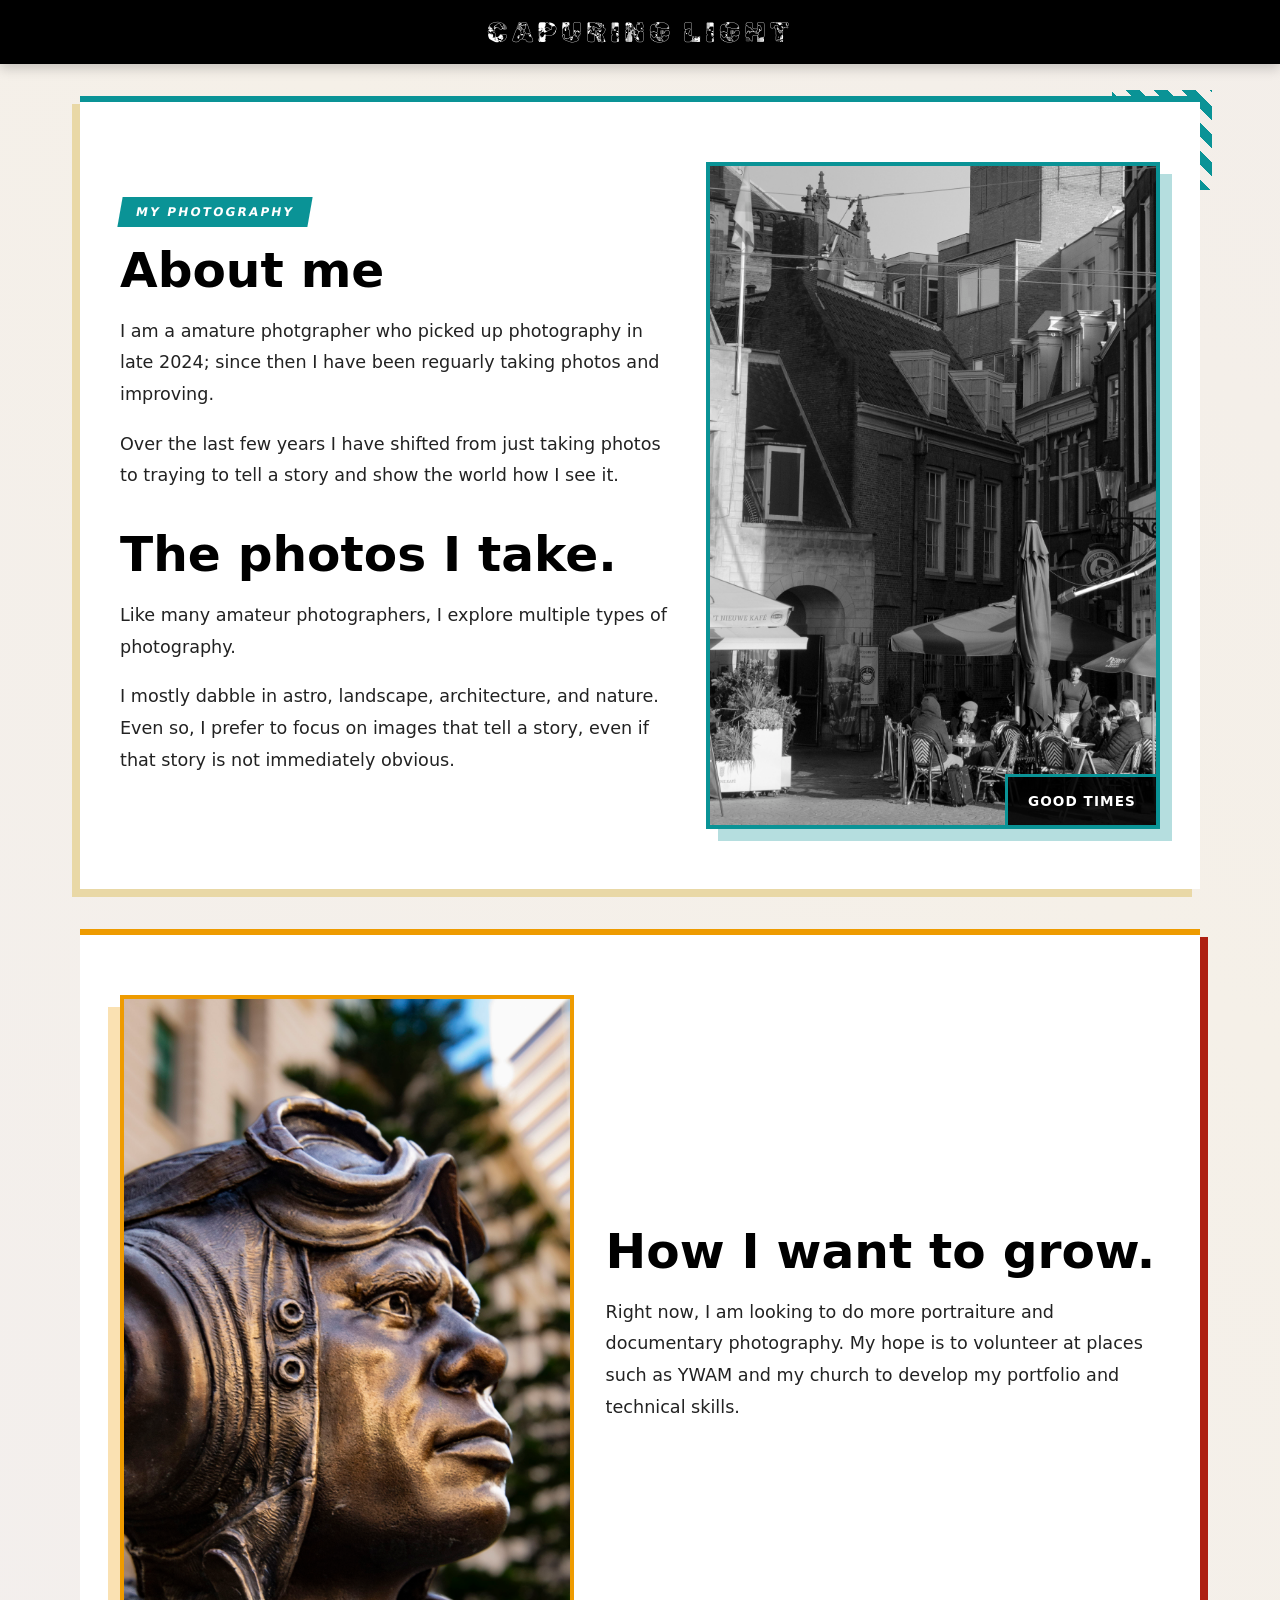
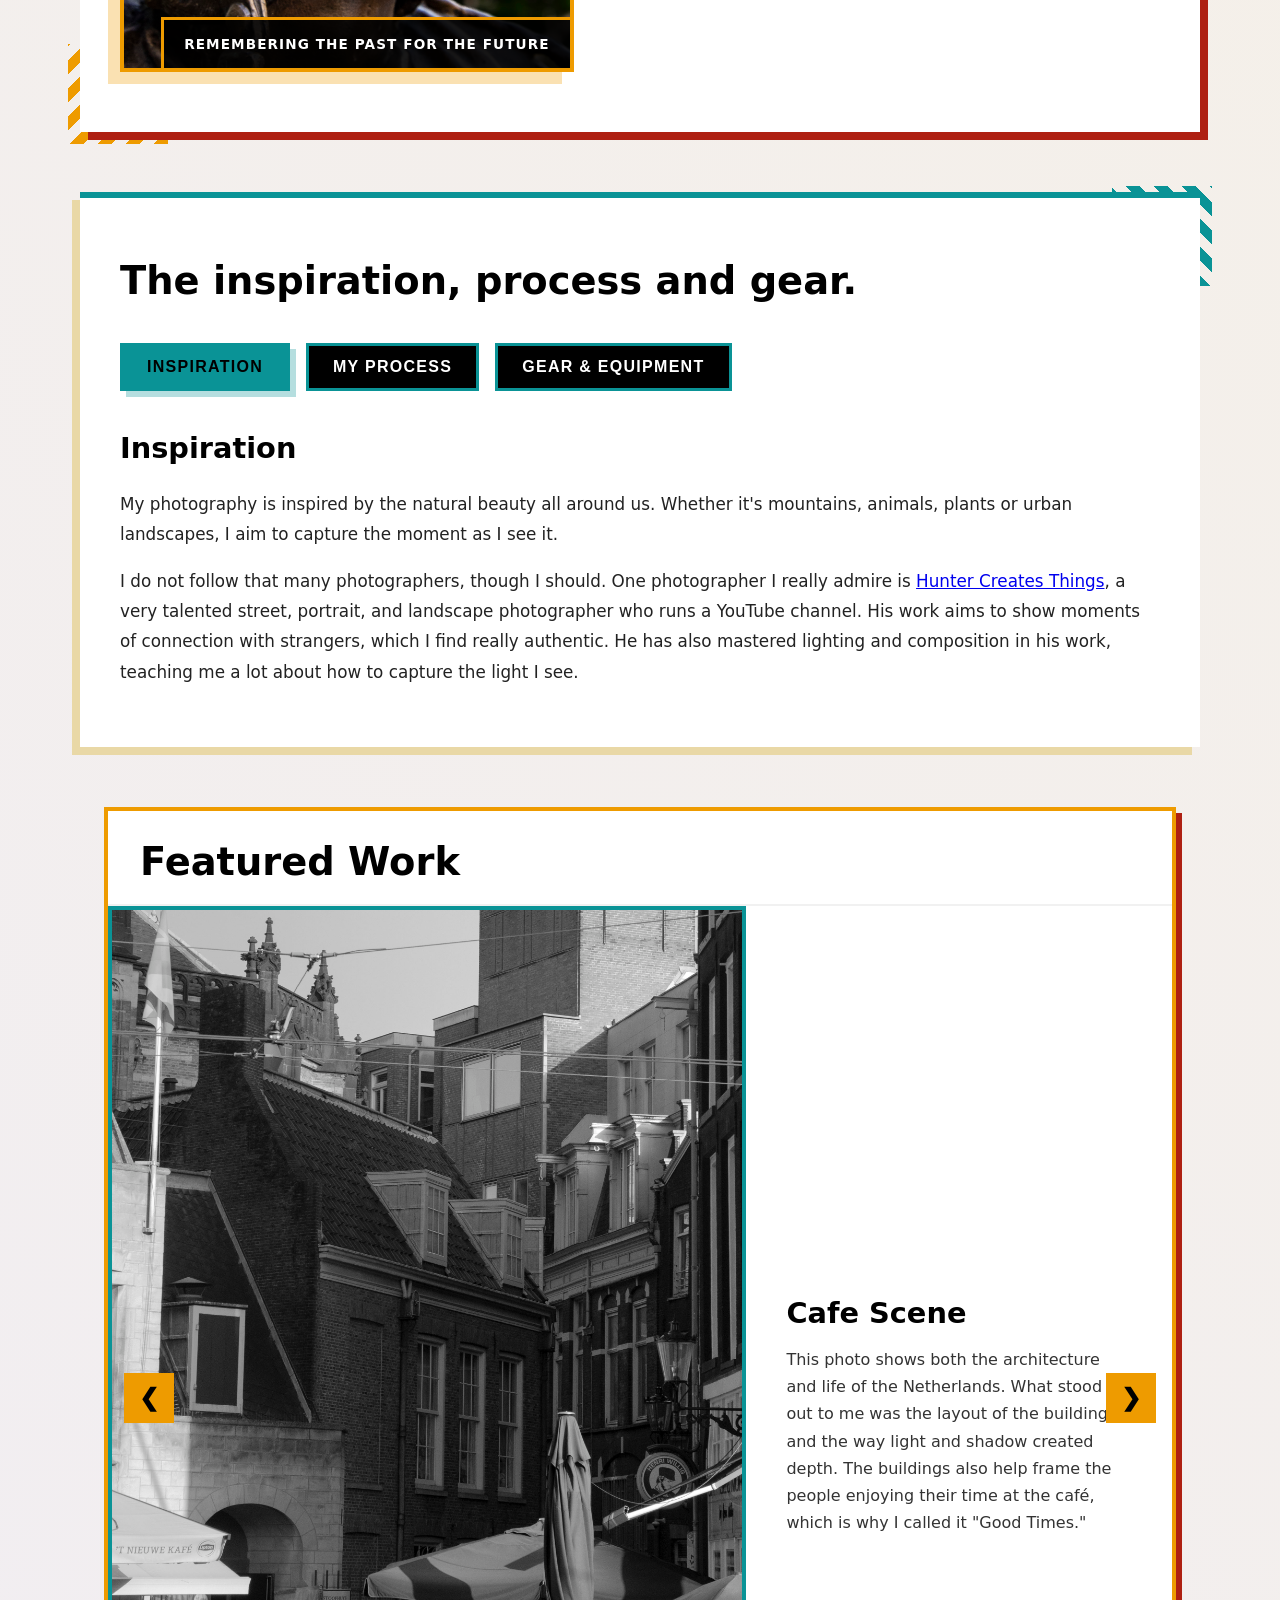
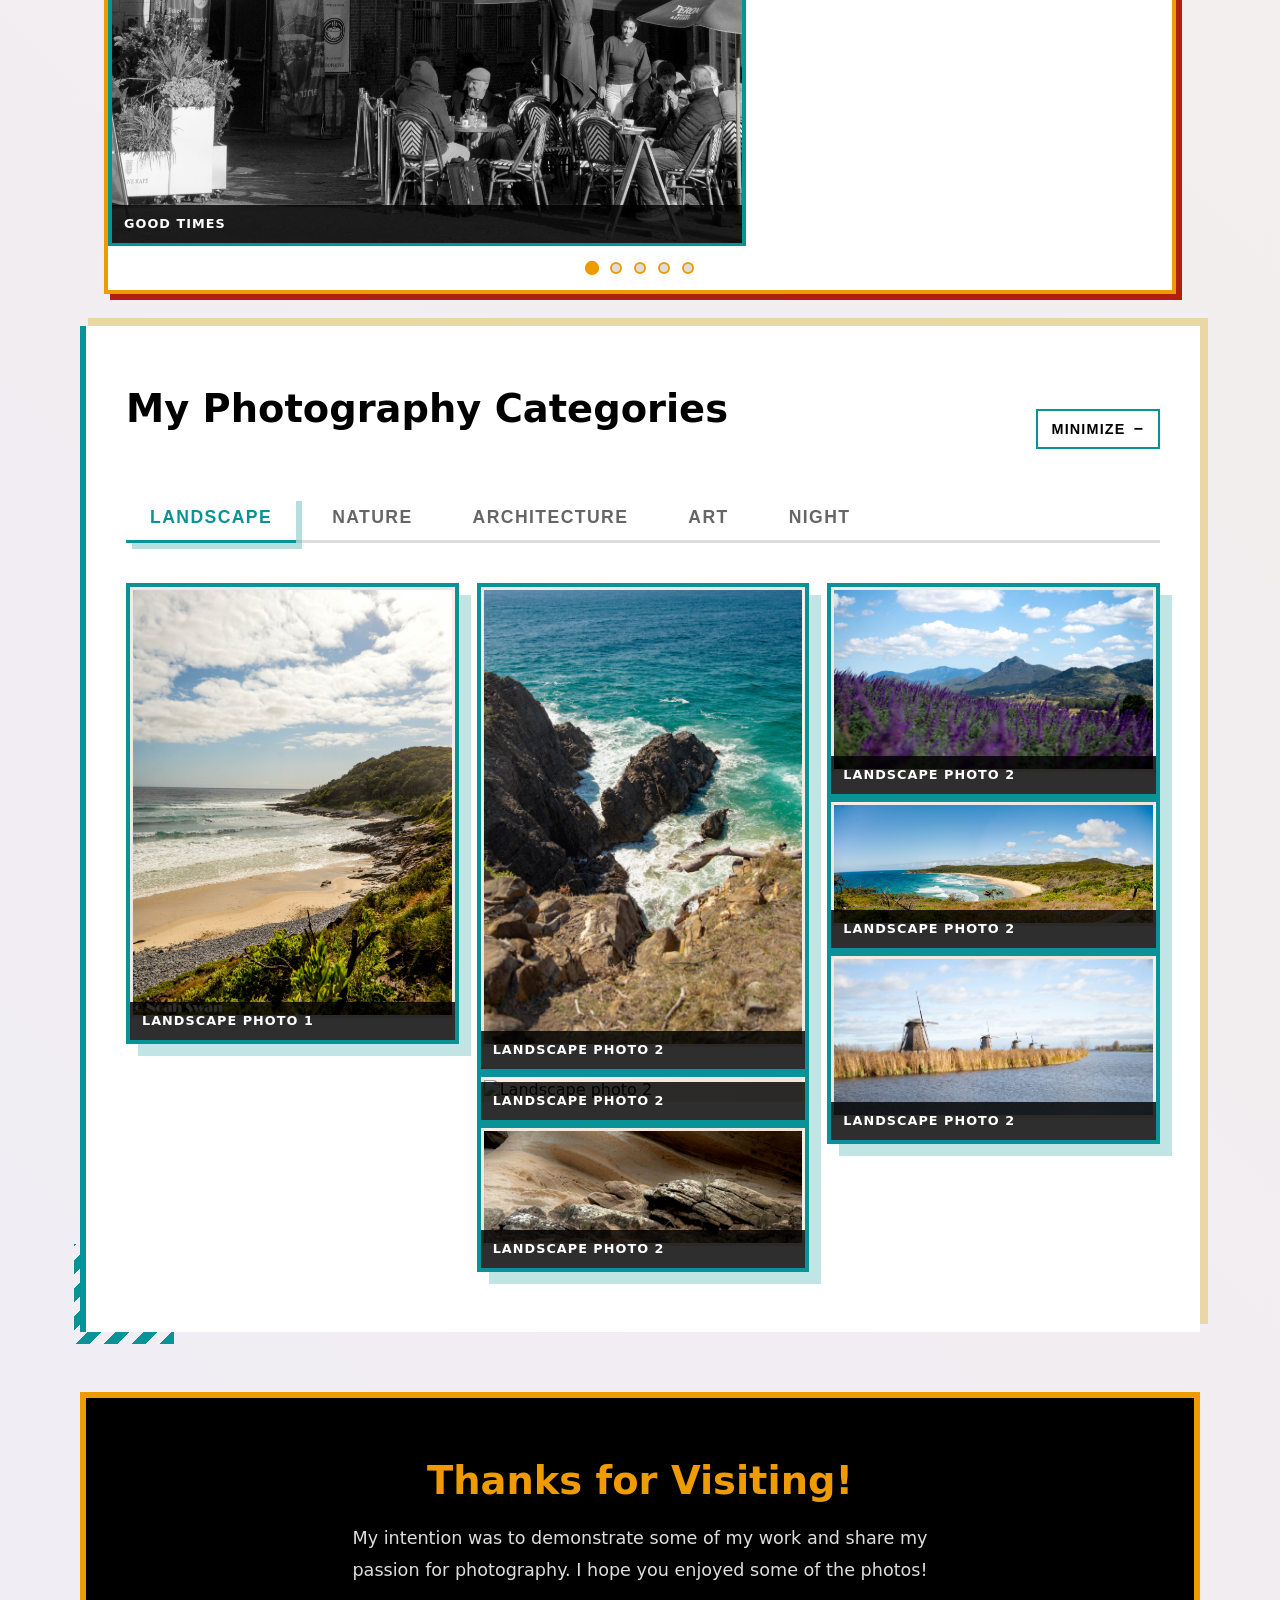
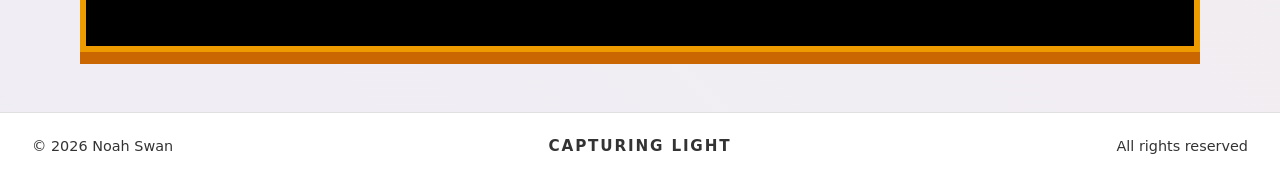
==== commit 9ecc8c0f: "Update index.html" ====
--- a/index.html
+++ b/index.html
@@ -3,7 +3,7 @@
 <head>
   <meta charset="UTF-8">
   <meta name="viewport" content="width=device-width, initial-scale=1.0">
-  <title>My Portfolio</title>
+  <title>My Photo Showcase</title>
   <link rel="icon" type="image/png" href="./icon.png">
   <link rel="preconnect" href="https://fonts.googleapis.com">
   <link rel="preconnect" href="https://fonts.gstatic.com" crossorigin>
@@ -89,7 +89,7 @@
           <div class="carousel-track">
             <div class="carousel-slide active">
               <div class="carousel-image">
-                <img src="Assets/Photos/index/cafe.jpg" alt="Featured work 1">
+                <img src="Assets/Photos/index/cafe.jpg" alt="Good Times">
               </div>
               <div class="carousel-info">
                 <h3>Cafe Scene</h3>
@@ -98,7 +98,7 @@
             </div>
             <div class="carousel-slide">
               <div class="carousel-image">
-                <img src="Assets/Photos/index/Moutain (1 of 1).jpg" alt="Featured work 2">
+                <img src="Assets/Photos/index/Moutain (1 of 1).jpg" alt="Austrian Mountain">
               </div>
               <div class="carousel-info">
                 <h3>Landscape</h3>
@@ -107,7 +107,7 @@
             </div>
             <div class="carousel-slide">
               <div class="carousel-image">
-                <img src="Assets/Photos/index/boat.JPG" alt="Featured work 3">
+                <img src="Assets/Photos/index/boat.JPG" alt="A Brown Snake Cruise">
               </div>
               <div class="carousel-info">
                 <h3>Architecture</h3>
@@ -116,7 +116,7 @@
             </div>
             <div class="carousel-slide">
               <div class="carousel-image">
-                <img src="Assets/Photos/index/core (1 of 1).jpg" alt="Featured work 4">
+                <img src="Assets/Photos/index/core (1 of 1).jpg" alt="Milky Way Core">
               </div>
               <div class="carousel-info">
                 <h3>Astro</h3>
@@ -125,7 +125,7 @@
             </div>
             <div class="carousel-slide">
               <div class="carousel-image">
-                <img src="Assets/Photos/index/Memory Pool simsonweg berlin.jpg" alt="Featured work 5">
+                <img src="Assets/Photos/index/Memory Pool simsonweg berlin.jpg" alt="To Remember and Not Forget">
               </div>
               <div class="carousel-info">
                 <h3>Documentary</h3>
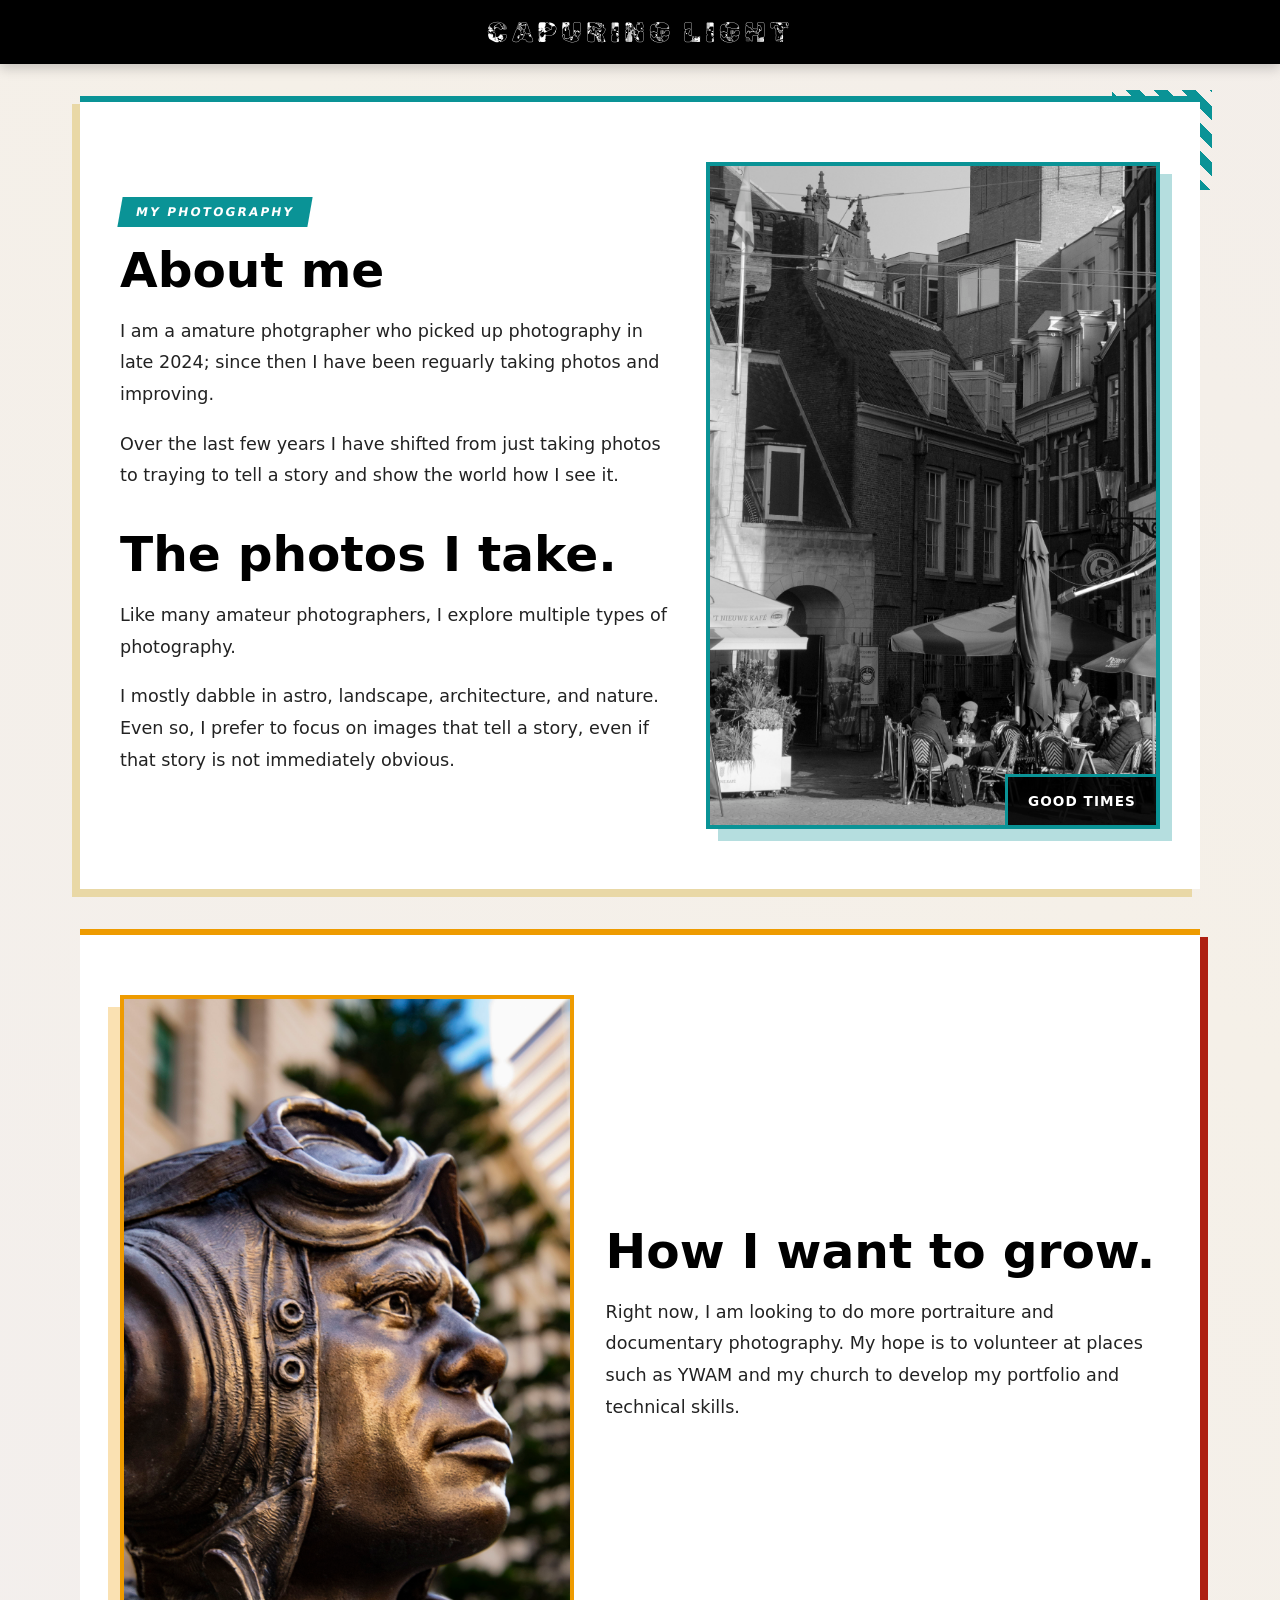
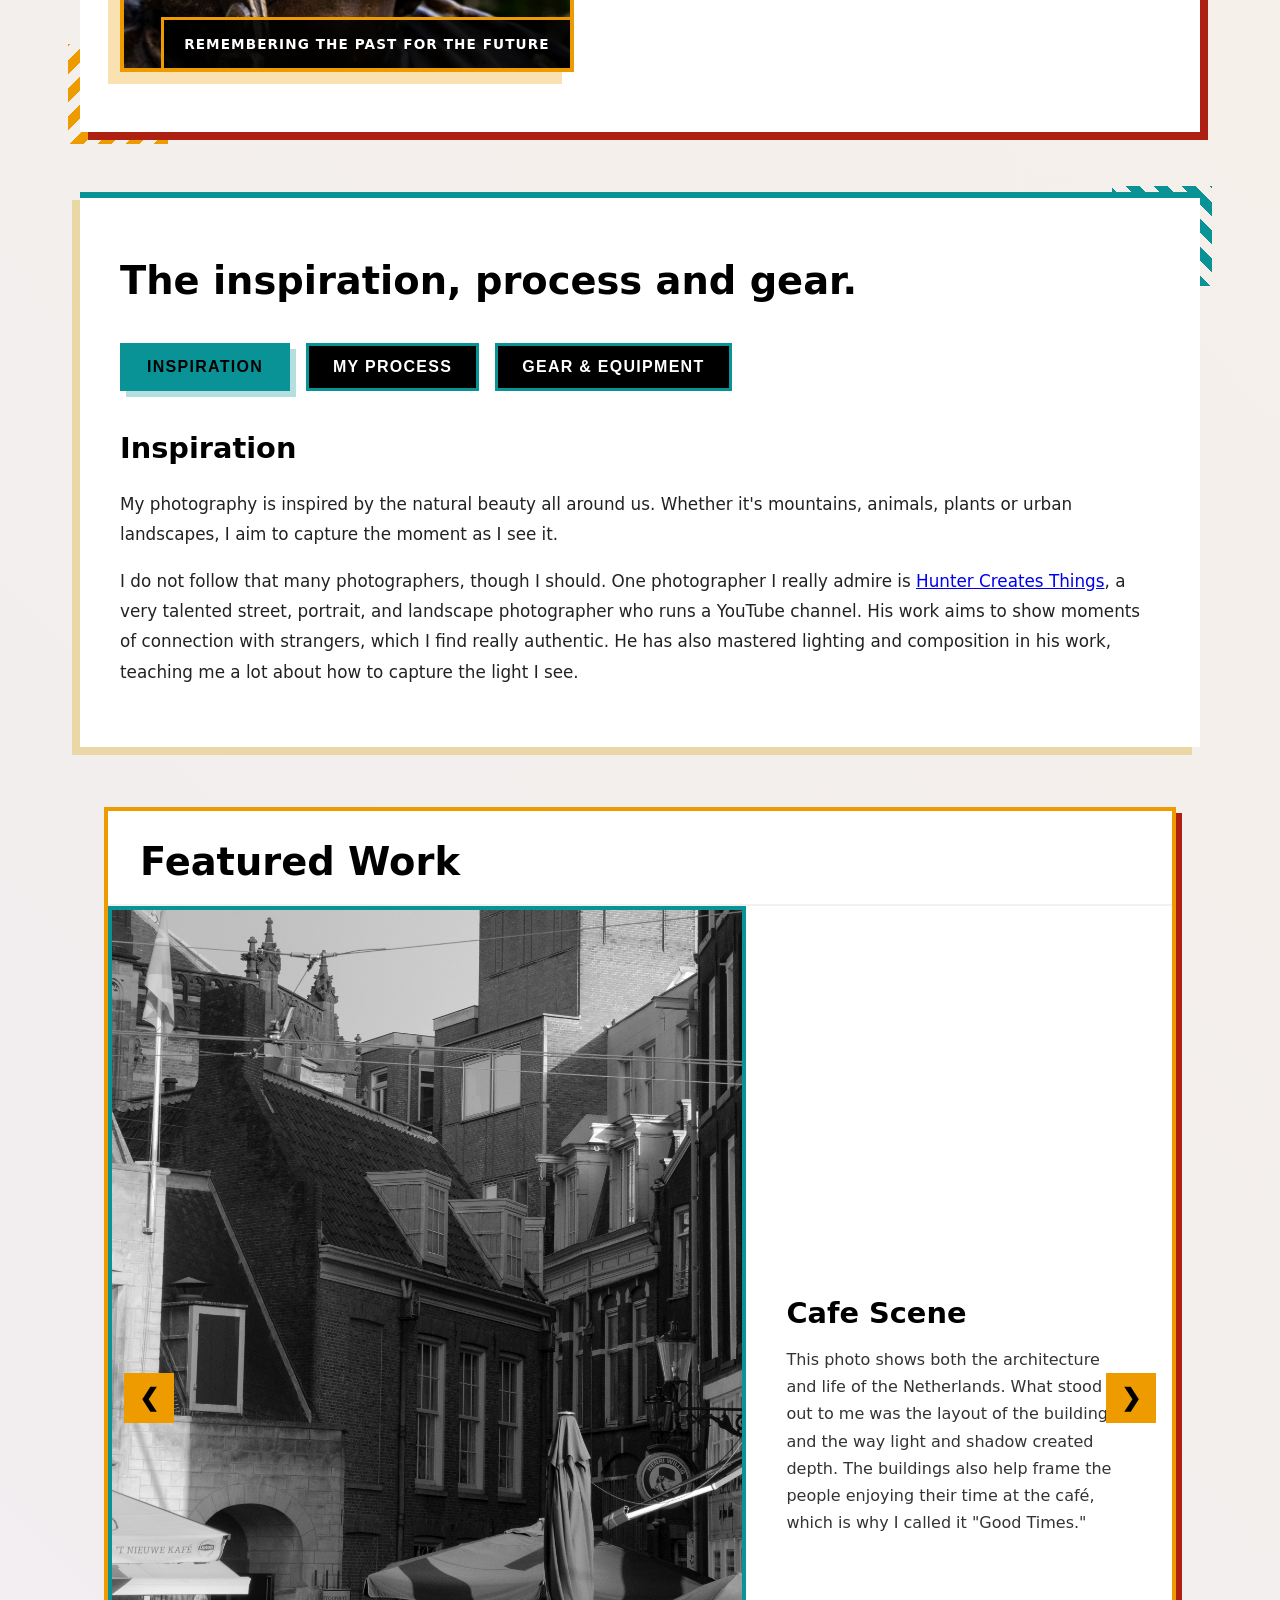
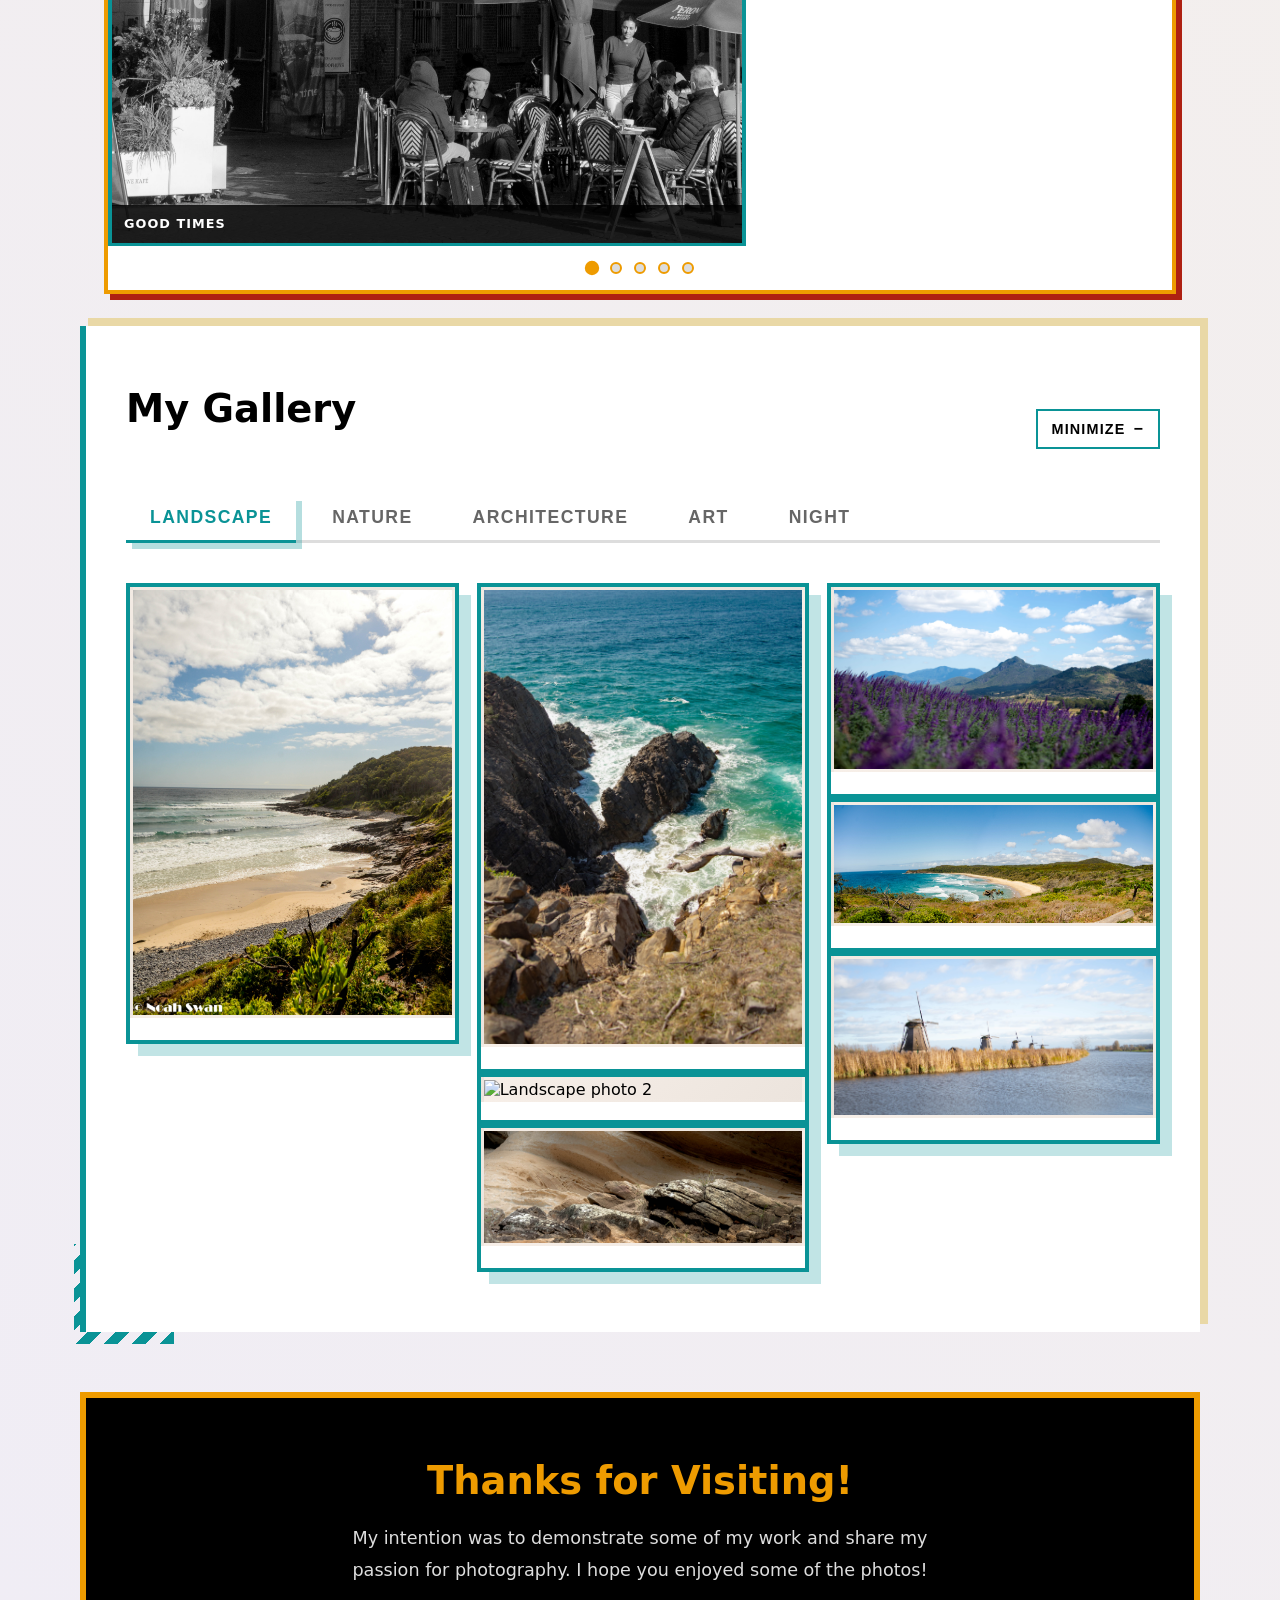
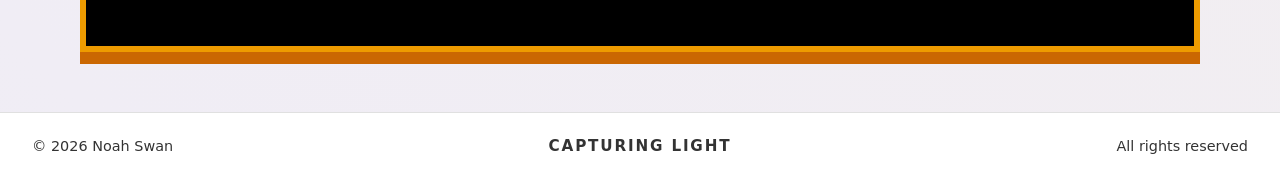
==== commit 8ee1403c: "Update print statement from 'Hello' to 'Goodbye'" ====
--- a/index.html
+++ b/index.html
@@ -149,7 +149,7 @@
 
     <section class="category-section" id="categories-section">
       <div class="category-section-header">
-        <h1>My Photography Categories</h1>
+        <h1>My Gallery</h1>
         <button class="category-toggle" id="category-toggle" type="button" aria-expanded="true" aria-controls="category-content">
           <span class="category-toggle-text">Minimize</span>
           <span class="category-toggle-icon" aria-hidden="true">−</span>
@@ -363,7 +363,8 @@
           img.parentNode.insertBefore(wrapper, img);
           wrapper.appendChild(img);
 
-          if (!img.closest('.image-card')) {
+          // Do not add visible captions for gallery images (they block the photos)
+          if (!img.closest('.image-card') && !img.classList.contains('gallery-photo')) {
             const caption = document.createElement('div');
             caption.className = 'image-caption';
             caption.textContent = img.getAttribute('alt') || 'Photography';
